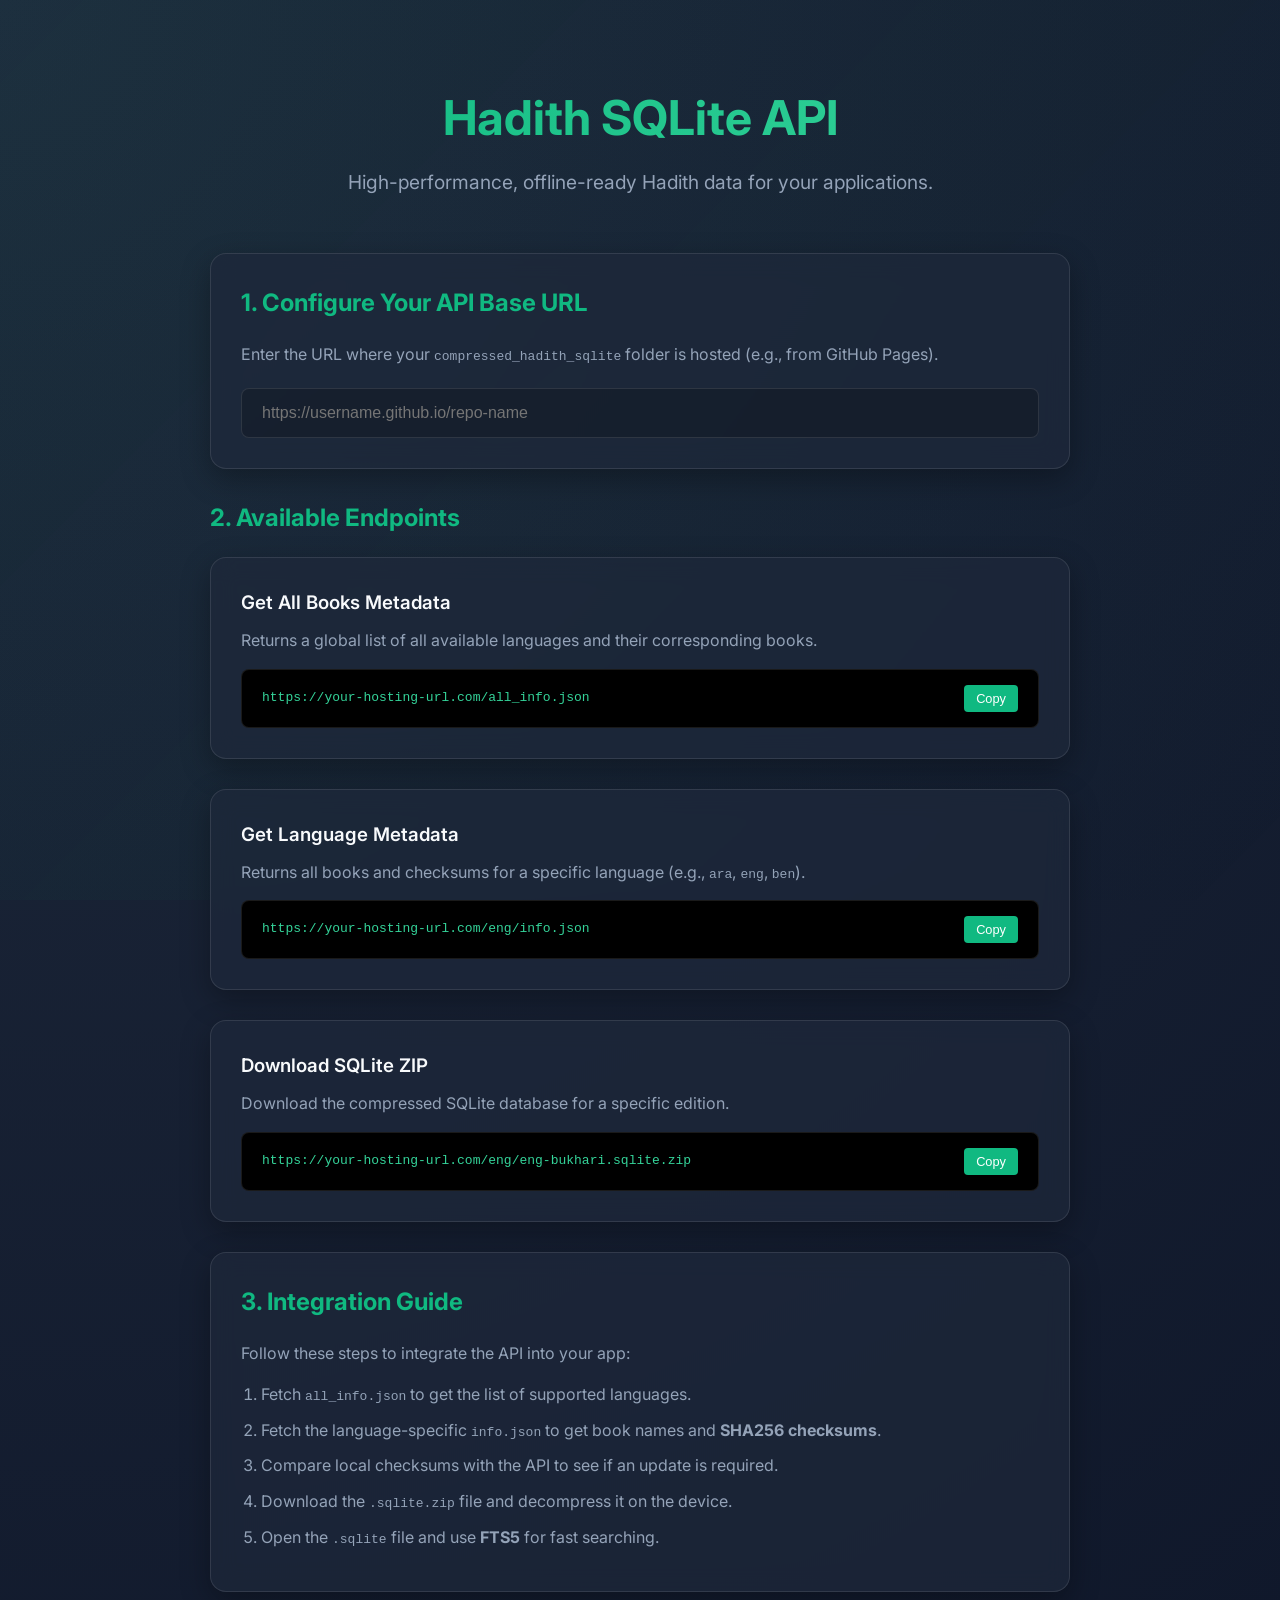
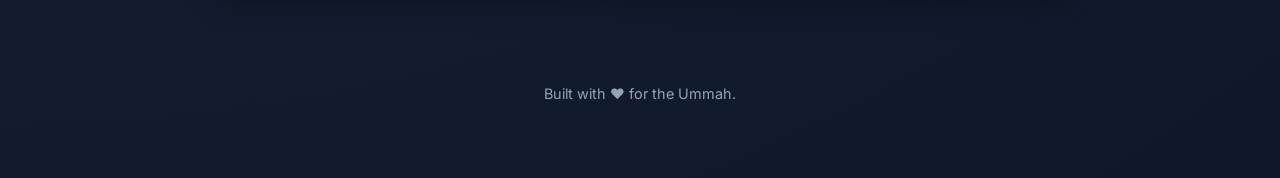
==== index.html @ 1853be05 "feat: instructions added" ====
<!DOCTYPE html>
<html lang="en">
<head>
    <meta charset="UTF-8">
    <meta name="viewport" content="width=device-width, initial-scale=1.0">
    <title>Hadith SQLite API - Documentation</title>
    <link rel="preconnect" href="https://fonts.googleapis.com">
    <link rel="preconnect" href="https://fonts.gstatic.com" crossorigin>
    <link href="https://fonts.googleapis.com/css2?family=Inter:wght@300;400;600;700&display=swap" rel="stylesheet">
    <link rel="stylesheet" href="style.css">
</head>
<body class="dark-theme">
    <div class="glass-bg"></div>
    
    <header>
        <div class="container">
            <h1>Hadith SQLite API</h1>
            <p>High-performance, offline-ready Hadith data for your applications.</p>
        </div>
    </header>

    <main class="container">
        <section class="url-config card">
            <h2>1. Configure Your API Base URL</h2>
            <p>Enter the URL where your <code>compressed_hadith_sqlite</code> folder is hosted (e.g., from GitHub Pages).</p>
            <div class="input-group">
                <input type="text" id="baseUrl" placeholder="https://username.github.io/repo-name" autocomplete="off">
            </div>
        </section>

        <section class="endpoints">
            <h2>2. Available Endpoints</h2>
            
            <div class="card endpoint">
                <h3>Get All Books Metadata</h3>
                <p>Returns a global list of all available languages and their corresponding books.</p>
                <div class="code-block">
                    <code id="allInfoLink">Loading...</code>
                    <button class="copy-btn" onclick="copyText('allInfoLink')">Copy</button>
                </div>
            </div>

            <div class="card endpoint">
                <h3>Get Language Metadata</h3>
                <p>Returns all books and checksums for a specific language (e.g., <code>ara</code>, <code>eng</code>, <code>ben</code>).</p>
                <div class="code-block">
                    <code id="langInfoLink">Loading...</code>
                    <button class="copy-btn" onclick="copyText('langInfoLink')">Copy</button>
                </div>
            </div>

            <div class="card endpoint">
                <h3>Download SQLite ZIP</h3>
                <p>Download the compressed SQLite database for a specific edition.</p>
                <div class="code-block">
                    <code id="downloadLink">Loading...</code>
                    <button class="copy-btn" onclick="copyText('downloadLink')">Copy</button>
                </div>
            </div>
        </section>

        <section class="integration card">
            <h2>3. Integration Guide</h2>
            <p>Follow these steps to integrate the API into your app:</p>
            <ol>
                <li>Fetch <code>all_info.json</code> to get the list of supported languages.</li>
                <li>Fetch the language-specific <code>info.json</code> to get book names and <strong>SHA256 checksums</strong>.</li>
                <li>Compare local checksums with the API to see if an update is required.</li>
                <li>Download the <code>.sqlite.zip</code> file and decompress it on the device.</li>
                <li>Open the <code>.sqlite</code> file and use <strong>FTS5</strong> for fast searching.</li>
            </ol>
        </section>
    </main>

    <footer>
        <p>Built with ❤️ for the Ummah.</p>
    </footer>

    <script src="script.js"></script>
</body>
</html>
---- style.css ----
:root {
    --primary: #10b981;
    --primary-hover: #059669;
    --bg: #0f172a;
    --card-bg: rgba(30, 41, 59, 0.7);
    --text: #f8fafc;
    --text-dim: #94a3b8;
    --glass: rgba(255, 255, 255, 0.03);
    --border: rgba(255, 255, 255, 0.1);
}

* {
    box-sizing: border-box;
    margin: 0;
    padding: 0;
}

body {
    font-family: 'Inter', sans-serif;
    background-color: var(--bg);
    color: var(--text);
    line-height: 1.6;
    overflow-x: hidden;
}

.dark-theme {
    background: radial-gradient(circle at top left, #1e293b, #0f172a);
    min-height: 100vh;
}

.glass-bg {
    position: fixed;
    top: 0;
    left: 0;
    width: 100%;
    height: 100%;
    background: linear-gradient(135deg, rgba(16, 185, 129, 0.05) 0%, transparent 100%);
    pointer-events: none;
    z-index: -1;
}

.container {
    max-width: 900px;
    margin: 0 auto;
    padding: 0 20px;
}

header {
    padding: 80px 0 40px;
    text-align: center;
}

header h1 {
    font-size: 3rem;
    font-weight: 700;
    margin-bottom: 10px;
    background: linear-gradient(to right, #10b981, #34d399);
    -webkit-background-clip: text;
    -webkit-text-fill-color: transparent;
}

header p {
    color: var(--text-dim);
    font-size: 1.2rem;
}

.card {
    background: var(--card-bg);
    border: 1px solid var(--border);
    border-radius: 16px;
    padding: 30px;
    margin-bottom: 30px;
    backdrop-filter: blur(12px);
    box-shadow: 0 10px 30px rgba(0, 0, 0, 0.3);
}

h2 {
    font-size: 1.5rem;
    margin-bottom: 20px;
    color: var(--primary);
}

h3 {
    margin-bottom: 10px;
    font-weight: 600;
}

p {
    margin-bottom: 15px;
    color: var(--text-dim);
}

.input-group {
    position: relative;
    margin-top: 20px;
}

input[type="text"] {
    width: 100%;
    background: rgba(0, 0, 0, 0.2);
    border: 1px solid var(--border);
    padding: 15px 20px;
    border-radius: 8px;
    color: white;
    font-size: 1rem;
    outline: none;
    transition: border-color 0.3s;
}

input[type="text"]:focus {
    border-color: var(--primary);
}

.endpoint {
    margin-top: 20px;
}

.code-block {
    background: #000;
    padding: 15px 20px;
    border-radius: 8px;
    display: flex;
    justify-content: space-between;
    align-items: center;
    border: 1px solid var(--border);
    font-family: 'Courier New', Courier, monospace;
    overflow-x: auto;
}

.code-block code {
    color: #34d399;
    white-space: nowrap;
}

.copy-btn {
    background: var(--primary);
    border: none;
    color: white;
    padding: 6px 12px;
    border-radius: 4px;
    cursor: pointer;
    font-size: 0.8rem;
    margin-left: 15px;
    transition: background 0.3s;
}

.copy-btn:hover {
    background: var(--primary-hover);
}

.integration ol {
    padding-left: 20px;
    color: var(--text-dim);
}

.integration li {
    margin-bottom: 10px;
}

footer {
    text-align: center;
    padding: 60px 0;
    color: var(--text-dim);
    font-size: 0.9rem;
}

@media (max-width: 600px) {
    header h1 {
        font-size: 2rem;
    }
}
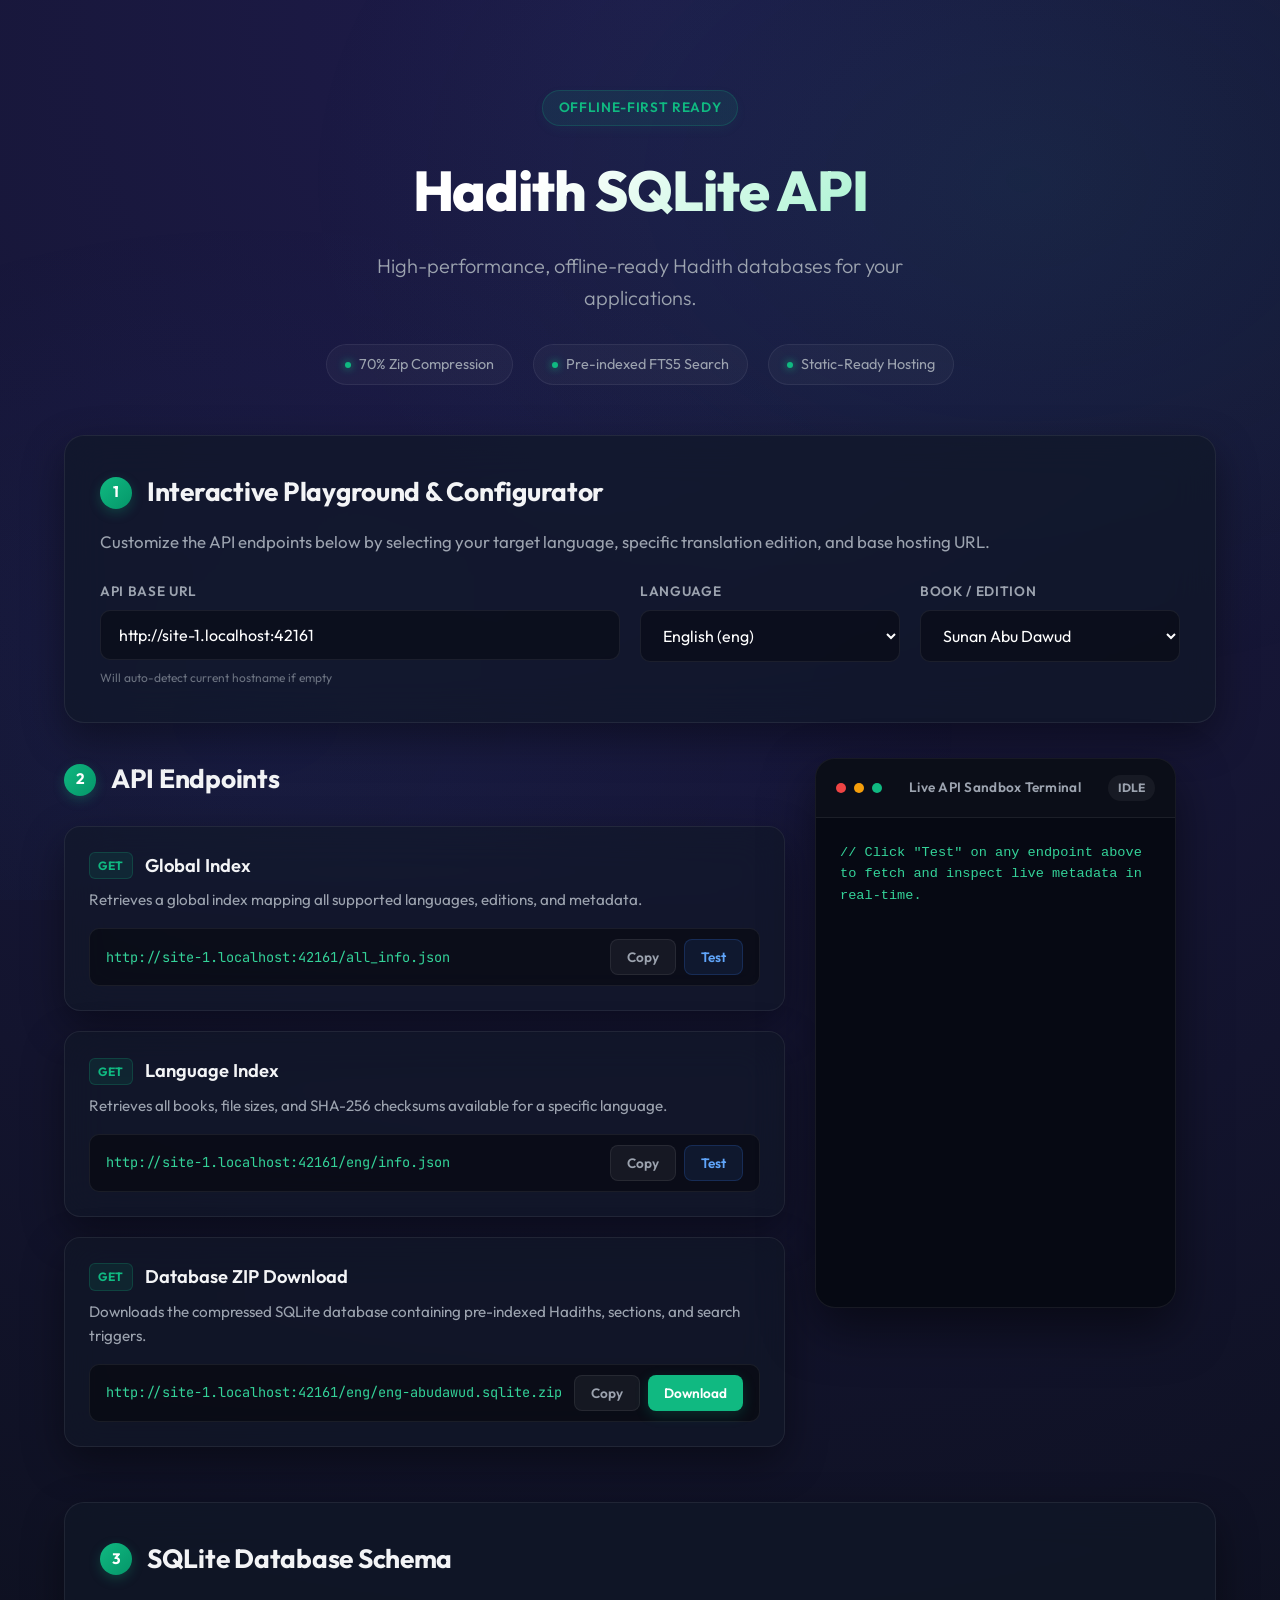
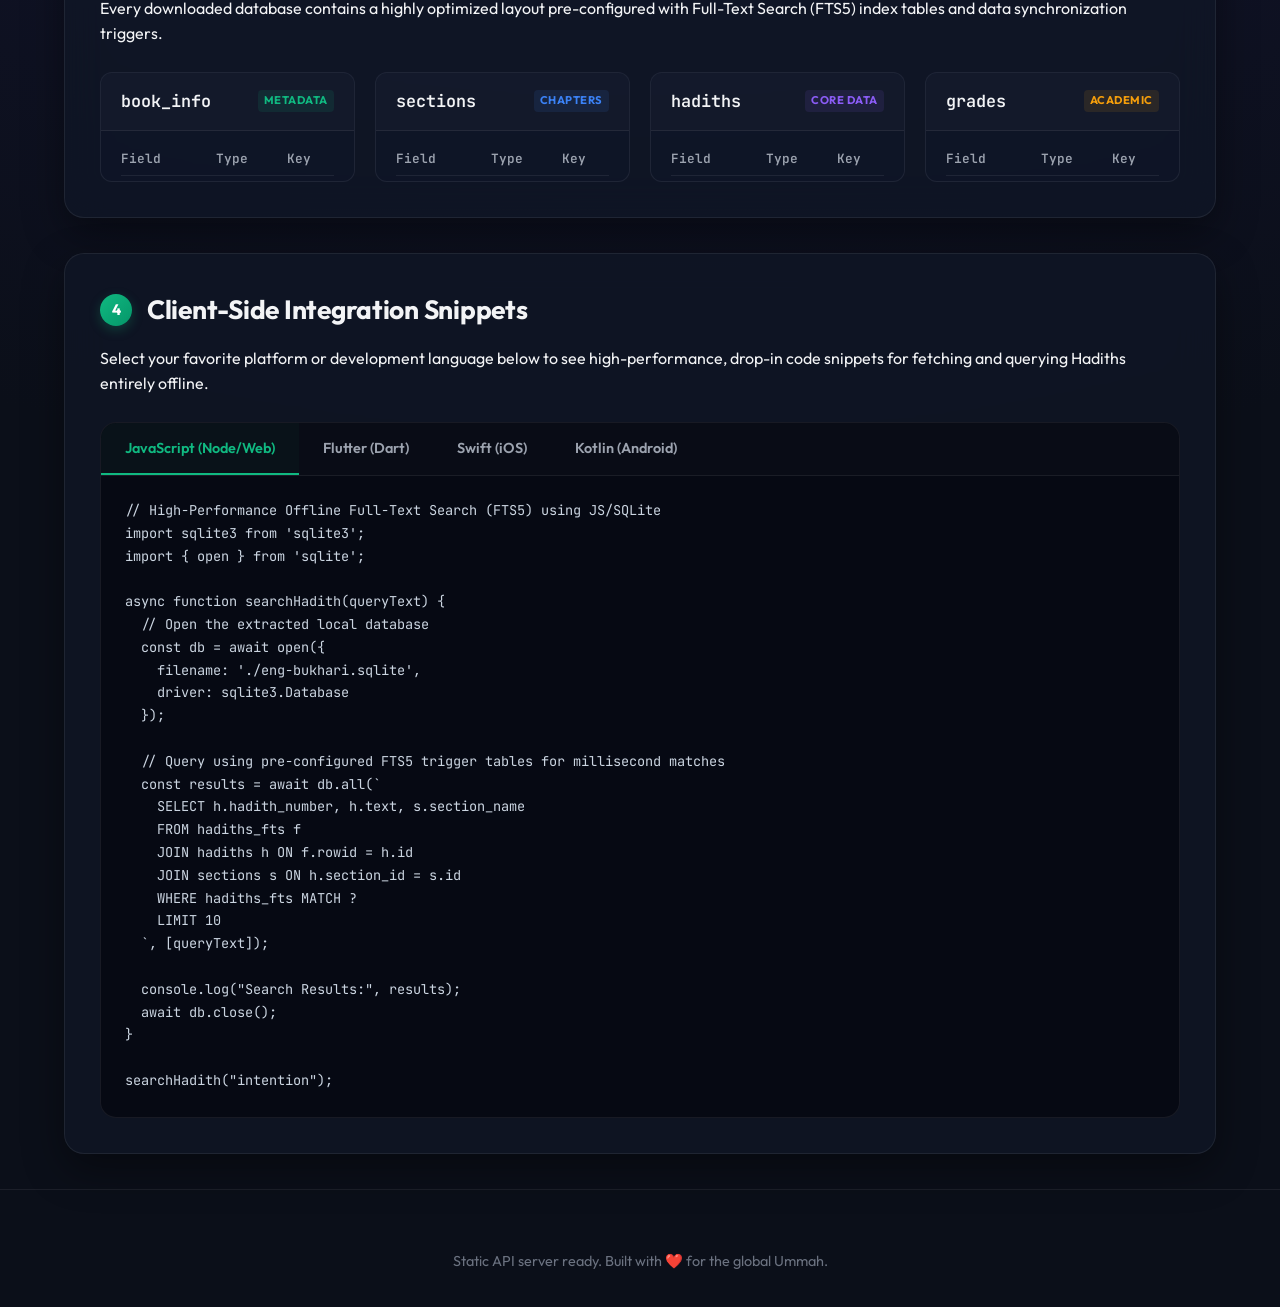
==== commit 38eec476: "docs: add README.md and re-engineer developer documentation with interactive sandbox configurator, e" ====
--- a/index.html
+++ b/index.html
@@ -3,77 +3,442 @@
 <head>
     <meta charset="UTF-8">
     <meta name="viewport" content="width=device-width, initial-scale=1.0">
-    <title>Hadith SQLite API - Documentation</title>
+    <title>Hadith SQLite API - Interactive Documentation</title>
+    <meta name="description" content="High-performance, offline-ready, statically-hosted Hadith API with compressed SQLite and FTS5 databases.">
     <link rel="preconnect" href="https://fonts.googleapis.com">
     <link rel="preconnect" href="https://fonts.gstatic.com" crossorigin>
-    <link href="https://fonts.googleapis.com/css2?family=Inter:wght@300;400;600;700&display=swap" rel="stylesheet">
+    <link href="https://fonts.googleapis.com/css2?family=Outfit:wght@300;400;500;600;700&family=JetBrains+Mono:wght@400;500&display=swap" rel="stylesheet">
     <link rel="stylesheet" href="style.css">
 </head>
 <body class="dark-theme">
     <div class="glass-bg"></div>
     
     <header>
-        <div class="container">
+        <div class="container header-container">
+            <div class="badge">Offline-First Ready</div>
             <h1>Hadith SQLite API</h1>
-            <p>High-performance, offline-ready Hadith data for your applications.</p>
+            <p class="subtitle">High-performance, offline-ready Hadith databases for your applications.</p>
+            
+            <div class="features-grid">
+                <div class="feature-tag">
+                    <span class="dot"></span> 70% Zip Compression
+                </div>
+                <div class="feature-tag">
+                    <span class="dot"></span> Pre-indexed FTS5 Search
+                </div>
+                <div class="feature-tag">
+                    <span class="dot"></span> Static-Ready Hosting
+                </div>
+            </div>
         </div>
     </header>
 
     <main class="container">
-        <section class="url-config card">
-            <h2>1. Configure Your API Base URL</h2>
-            <p>Enter the URL where your <code>compressed_hadith_sqlite</code> folder is hosted (e.g., from GitHub Pages).</p>
-            <div class="input-group">
-                <input type="text" id="baseUrl" placeholder="https://username.github.io/repo-name" autocomplete="off">
+        <!-- 1. Interactive Configurator -->
+        <section class="card config-section" id="configurator">
+            <div class="card-header">
+                <div class="step-num">1</div>
+                <h2>Interactive Playground & Configurator</h2>
+            </div>
+            <p>Customize the API endpoints below by selecting your target language, specific translation edition, and base hosting URL.</p>
+            
+            <div class="grid-3-col">
+                <div class="form-group">
+                    <label for="baseUrl">API Base URL</label>
+                    <input type="text" id="baseUrl" placeholder="https://username.github.io/repo" autocomplete="off">
+                    <span class="input-hint">Will auto-detect current hostname if empty</span>
+                </div>
+                <div class="form-group">
+                    <label for="langSelect">Language</label>
+                    <select id="langSelect">
+                        <option value="eng">English (eng)</option>
+                    </select>
+                </div>
+                <div class="form-group">
+                    <label for="bookSelect">Book / Edition</label>
+                    <select id="bookSelect">
+                        <option value="eng-bukhari">Sahih al Bukhari</option>
+                    </select>
+                </div>
             </div>
         </section>
 
-        <section class="endpoints">
-            <h2>2. Available Endpoints</h2>
+        <!-- 2. Endpoints & Explorer -->
+        <section class="endpoints-explorer">
+            <div class="endpoints-left">
+                <div class="section-title-wrap">
+                    <div class="step-num">2</div>
+                    <h2>API Endpoints</h2>
+                </div>
+                
+                <!-- Endpoint 1 -->
+                <div class="card endpoint-card">
+                    <div class="endpoint-header">
+                        <span class="method get">GET</span>
+                        <h3>Global Index</h3>
+                    </div>
+                    <p class="endpoint-desc">Retrieves a global index mapping all supported languages, editions, and metadata.</p>
+                    <div class="url-bar">
+                        <code id="allInfoLink">Loading...</code>
+                        <div class="btn-group">
+                            <button class="copy-btn icon-btn" onclick="copyText('allInfoLink')" title="Copy URL">Copy</button>
+                            <button class="action-btn test-btn" onclick="testEndpoint('allInfoLink')">Test</button>
+                        </div>
+                    </div>
+                </div>
+
+                <!-- Endpoint 2 -->
+                <div class="card endpoint-card">
+                    <div class="endpoint-header">
+                        <span class="method get">GET</span>
+                        <h3>Language Index</h3>
+                    </div>
+                    <p class="endpoint-desc">Retrieves all books, file sizes, and SHA-256 checksums available for a specific language.</p>
+                    <div class="url-bar">
+                        <code id="langInfoLink">Loading...</code>
+                        <div class="btn-group">
+                            <button class="copy-btn icon-btn" onclick="copyText('langInfoLink')" title="Copy URL">Copy</button>
+                            <button class="action-btn test-btn" onclick="testEndpoint('langInfoLink')">Test</button>
+                        </div>
+                    </div>
+                </div>
+
+                <!-- Endpoint 3 -->
+                <div class="card endpoint-card">
+                    <div class="endpoint-header">
+                        <span class="method get">GET</span>
+                        <h3>Database ZIP Download</h3>
+                    </div>
+                    <p class="endpoint-desc">Downloads the compressed SQLite database containing pre-indexed Hadiths, sections, and search triggers.</p>
+                    <div class="url-bar">
+                        <code id="downloadLink">Loading...</code>
+                        <div class="btn-group">
+                            <button class="copy-btn icon-btn" onclick="copyText('downloadLink')" title="Copy URL">Copy</button>
+                            <button class="action-btn download-btn" onclick="downloadDatabase()">Download</button>
+                        </div>
+                    </div>
+                </div>
+            </div>
+
+            <!-- Live Explorer Terminal -->
+            <div class="explorer-right">
+                <div class="console-card">
+                    <div class="console-header">
+                        <div class="console-dots">
+                            <span class="dot-red"></span>
+                            <span class="dot-yellow"></span>
+                            <span class="dot-green"></span>
+                        </div>
+                        <span class="console-title">Live API Sandbox Terminal</span>
+                        <span class="console-status" id="consoleStatus">Idle</span>
+                    </div>
+                    <div class="console-body">
+                        <div class="console-meta" id="consoleMeta" style="display: none;">
+                            <span class="meta-item">Status: <strong class="text-green" id="metaStatus">200 OK</strong></span>
+                            <span class="meta-item">Time: <span id="metaTime">12ms</span></span>
+                            <span class="meta-item">Size: <span id="metaSize">24.5 KB</span></span>
+                        </div>
+                        <pre id="consolePre"><code class="language-json" id="consoleCode">// Click "Test" on any endpoint above to fetch and inspect live metadata in real-time.</code></pre>
+                    </div>
+                </div>
+            </div>
+        </section>
+
+        <!-- 3. Database Schema Visualizer -->
+        <section class="card schema-section">
+            <div class="card-header">
+                <div class="step-num">3</div>
+                <h2>SQLite Database Schema</h2>
+            </div>
+            <p>Every downloaded database contains a highly optimized layout pre-configured with Full-Text Search (FTS5) index tables and data synchronization triggers.</p>
             
-            <div class="card endpoint">
-                <h3>Get All Books Metadata</h3>
-                <p>Returns a global list of all available languages and their corresponding books.</p>
-                <div class="code-block">
-                    <code id="allInfoLink">Loading...</code>
-                    <button class="copy-btn" onclick="copyText('allInfoLink')">Copy</button>
-                </div>
-            </div>
-
-            <div class="card endpoint">
-                <h3>Get Language Metadata</h3>
-                <p>Returns all books and checksums for a specific language (e.g., <code>ara</code>, <code>eng</code>, <code>ben</code>).</p>
-                <div class="code-block">
-                    <code id="langInfoLink">Loading...</code>
-                    <button class="copy-btn" onclick="copyText('langInfoLink')">Copy</button>
-                </div>
-            </div>
-
-            <div class="card endpoint">
-                <h3>Download SQLite ZIP</h3>
-                <p>Download the compressed SQLite database for a specific edition.</p>
-                <div class="code-block">
-                    <code id="downloadLink">Loading...</code>
-                    <button class="copy-btn" onclick="copyText('downloadLink')">Copy</button>
+            <div class="schema-grid">
+                <!-- Table 1: book_info -->
+                <div class="schema-table-card" onclick="toggleSchemaTable('schemaBookInfo')">
+                    <div class="schema-table-header">
+                        <h4>book_info</h4>
+                        <span class="badge-mini text-green">Metadata</span>
+                    </div>
+                    <div class="schema-table-body" id="schemaBookInfo">
+                        <div class="column-row header-row">
+                            <span>Field</span>
+                            <span>Type</span>
+                            <span>Key</span>
+                        </div>
+                        <div class="column-row">
+                            <span class="col-name">id</span>
+                            <span class="col-type">INTEGER</span>
+                            <span class="col-key">PK</span>
+                        </div>
+                        <div class="column-row">
+                            <span class="col-name">book_name</span>
+                            <span class="col-type">TEXT</span>
+                            <span class="col-key">-</span>
+                        </div>
+                        <div class="column-row">
+                            <span class="col-name">hadith_count</span>
+                            <span class="col-type">INTEGER</span>
+                            <span class="col-key">-</span>
+                        </div>
+                    </div>
+                </div>
+
+                <!-- Table 2: sections -->
+                <div class="schema-table-card" onclick="toggleSchemaTable('schemaSections')">
+                    <div class="schema-table-header">
+                        <h4>sections</h4>
+                        <span class="badge-mini text-blue">Chapters</span>
+                    </div>
+                    <div class="schema-table-body" id="schemaSections">
+                        <div class="column-row header-row">
+                            <span>Field</span>
+                            <span>Type</span>
+                            <span>Key</span>
+                        </div>
+                        <div class="column-row">
+                            <span class="col-name">id</span>
+                            <span class="col-type">INTEGER</span>
+                            <span class="col-key">PK</span>
+                        </div>
+                        <div class="column-row">
+                            <span class="col-name">section_name</span>
+                            <span class="col-type">TEXT</span>
+                            <span class="col-key">-</span>
+                        </div>
+                        <div class="column-row">
+                            <span class="col-name">start_hadith_number</span>
+                            <span class="col-type">INTEGER</span>
+                            <span class="col-key">-</span>
+                        </div>
+                        <div class="column-row">
+                            <span class="col-name">end_hadith_number</span>
+                            <span class="col-type">INTEGER</span>
+                            <span class="col-key">-</span>
+                        </div>
+                        <div class="column-row">
+                            <span class="col-name">hadith_count</span>
+                            <span class="col-type">INTEGER</span>
+                            <span class="col-key">-</span>
+                        </div>
+                    </div>
+                </div>
+
+                <!-- Table 3: hadiths -->
+                <div class="schema-table-card" onclick="toggleSchemaTable('schemaHadiths')">
+                    <div class="schema-table-header">
+                        <h4>hadiths</h4>
+                        <span class="badge-mini text-purple">Core Data</span>
+                    </div>
+                    <div class="schema-table-body" id="schemaHadiths">
+                        <div class="column-row header-row">
+                            <span>Field</span>
+                            <span>Type</span>
+                            <span>Key</span>
+                        </div>
+                        <div class="column-row">
+                            <span class="col-name">id</span>
+                            <span class="col-type">INTEGER</span>
+                            <span class="col-key">PK</span>
+                        </div>
+                        <div class="column-row">
+                            <span class="col-name">hadith_number</span>
+                            <span class="col-type">INTEGER</span>
+                            <span class="col-key">-</span>
+                        </div>
+                        <div class="column-row">
+                            <span class="col-name">text</span>
+                            <span class="col-type">TEXT</span>
+                            <span class="col-key">Indexed</span>
+                        </div>
+                        <div class="column-row">
+                            <span class="col-name">section_id</span>
+                            <span class="col-type">INTEGER</span>
+                            <span class="col-key">FK</span>
+                        </div>
+                        <div class="column-row">
+                            <span class="col-name">book_id</span>
+                            <span class="col-type">INTEGER</span>
+                            <span class="col-key">FK</span>
+                        </div>
+                    </div>
+                </div>
+
+                <!-- Table 4: grades -->
+                <div class="schema-table-card" onclick="toggleSchemaTable('schemaGrades')">
+                    <div class="schema-table-header">
+                        <h4>grades</h4>
+                        <span class="badge-mini text-yellow">Academic</span>
+                    </div>
+                    <div class="schema-table-body" id="schemaGrades">
+                        <div class="column-row header-row">
+                            <span>Field</span>
+                            <span>Type</span>
+                            <span>Key</span>
+                        </div>
+                        <div class="column-row">
+                            <span class="col-name">id</span>
+                            <span class="col-type">INTEGER</span>
+                            <span class="col-key">PK</span>
+                        </div>
+                        <div class="column-row">
+                            <span class="col-name">hadith_id</span>
+                            <span class="col-type">INTEGER</span>
+                            <span class="col-key">FK</span>
+                        </div>
+                        <div class="column-row">
+                            <span class="col-name">scholar_name</span>
+                            <span class="col-type">TEXT</span>
+                            <span class="col-key">-</span>
+                        </div>
+                        <div class="column-row">
+                            <span class="col-name">grade</span>
+                            <span class="col-type">TEXT</span>
+                            <span class="col-key">-</span>
+                        </div>
+                    </div>
                 </div>
             </div>
         </section>
 
-        <section class="integration card">
-            <h2>3. Integration Guide</h2>
-            <p>Follow these steps to integrate the API into your app:</p>
-            <ol>
-                <li>Fetch <code>all_info.json</code> to get the list of supported languages.</li>
-                <li>Fetch the language-specific <code>info.json</code> to get book names and <strong>SHA256 checksums</strong>.</li>
-                <li>Compare local checksums with the API to see if an update is required.</li>
-                <li>Download the <code>.sqlite.zip</code> file and decompress it on the device.</li>
-                <li>Open the <code>.sqlite</code> file and use <strong>FTS5</strong> for fast searching.</li>
-            </ol>
+        <!-- 4. Multi-Tab Integration Snippets -->
+        <section class="card integration-section">
+            <div class="card-header">
+                <div class="step-num">4</div>
+                <h2>Client-Side Integration Snippets</h2>
+            </div>
+            <p>Select your favorite platform or development language below to see high-performance, drop-in code snippets for fetching and querying Hadiths entirely offline.</p>
+            
+            <div class="tab-container">
+                <div class="tab-buttons">
+                    <button class="tab-btn active" onclick="switchTab('js-tab')">JavaScript (Node/Web)</button>
+                    <button class="tab-btn" onclick="switchTab('flutter-tab')">Flutter (Dart)</button>
+                    <button class="tab-btn" onclick="switchTab('swift-tab')">Swift (iOS)</button>
+                    <button class="tab-btn" onclick="switchTab('kotlin-tab')">Kotlin (Android)</button>
+                </div>
+                
+                <div class="tab-content active" id="js-tab">
+                    <pre><code class="language-js">// High-Performance Offline Full-Text Search (FTS5) using JS/SQLite
+import sqlite3 from 'sqlite3';
+import { open } from 'sqlite';
+
+async function searchHadith(queryText) {
+  // Open the extracted local database
+  const db = await open({
+    filename: './eng-bukhari.sqlite',
+    driver: sqlite3.Database
+  });
+
+  // Query using pre-configured FTS5 trigger tables for millisecond matches
+  const results = await db.all(`
+    SELECT h.hadith_number, h.text, s.section_name 
+    FROM hadiths_fts f
+    JOIN hadiths h ON f.rowid = h.id
+    JOIN sections s ON h.section_id = s.id
+    WHERE hadiths_fts MATCH ? 
+    LIMIT 10
+  `, [queryText]);
+
+  console.log("Search Results:", results);
+  await db.close();
+}
+
+searchHadith("intention");</code></pre>
+                </div>
+
+                <div class="tab-content" id="flutter-tab">
+                    <pre><code class="language-dart">// High-Performance SQLite FTS5 Query in Flutter (sqflite)
+import 'package:sqflite/sqflite.dart';
+import 'package:path/path.dart';
+
+Future<List<Map<String, dynamic>>> searchHadithOffline(String queryText) async {
+  final dbPath = await getDatabasesPath();
+  final path = join(dbPath, "eng-bukhari.sqlite");
+  final Database db = await openDatabase(path, readOnly: true);
+
+  // Perform highly optimized FTS5 query
+  final List<Map<String, dynamic>> results = await db.rawQuery('''
+    SELECT h.hadith_number, h.text, s.section_name
+    FROM hadiths_fts f
+    JOIN hadiths h ON f.rowid = h.id
+    JOIN sections s ON h.section_id = s.id
+    WHERE hadiths_fts MATCH ?
+    LIMIT 20
+  ''', [queryText]);
+
+  return results;
+}</code></pre>
+                </div>
+
+                <div class="tab-content" id="swift-tab">
+                    <pre><code class="language-swift">// High-Performance SQLite FTS5 Query in iOS (Swift with SQLite.swift)
+import SQLite
+import Foundation
+
+func searchHadiths(matching query: String) throws -> [[String: Any]] {
+    let path = NSSearchPathForDirectoriesInDomains(.documentDirectory, .userDomainMask, true).first!
+    let db = try Connection("\(path)/eng-bukhari.sqlite", readonly: true)
+    
+    let sqlQuery = """
+        SELECT h.hadith_number, h.text, s.section_name
+        FROM hadiths_fts f
+        JOIN hadiths h ON f.rowid = h.id
+        JOIN sections s ON h.section_id = s.id
+        WHERE hadiths_fts MATCH ?
+        LIMIT 20
+    """
+    
+    var results: [[String: Any]] = []
+    for row in try db.prepare(sqlQuery, [query]) {
+        results.append([
+            "hadith_number": row[0] as! Int64,
+            "text": row[1] as! String,
+            "section_name": row[2] as! String
+        ])
+    }
+    return results;
+}</code></pre>
+                </div>
+
+                <div class="tab-content" id="kotlin-tab">
+                    <pre><code class="language-kotlin">// SQLite FTS5 Search on Android (Kotlin/Room or SQLiteDatabase API)
+import android.database.sqlite.SQLiteDatabase
+
+fun searchHadithOffline(dbPath: String, searchQuery: String): List<HadithResult> {
+    val db = SQLiteDatabase.openDatabase(dbPath, null, SQLiteDatabase.OPEN_READONLY)
+    val results = mutableListOf<HadithResult>()
+    
+    val cursor = db.rawQuery(
+        """
+        SELECT h.hadith_number, h.text, s.section_name
+        FROM hadiths_fts f
+        JOIN hadiths h ON f.rowid = h.id
+        JOIN sections s ON h.section_id = s.id
+        WHERE hadiths_fts MATCH ?
+        LIMIT 20
+        """.trimIndent(),
+        arrayOf(searchQuery)
+    )
+    
+    while (cursor.moveToNext()) {
+        results.add(HadithResult(
+            hadithNumber = cursor.getInt(0),
+            text = cursor.getString(1),
+            sectionName = cursor.getString(2)
+        ))
+    }
+    cursor.close()
+    db.close()
+    return results
+}</code></pre>
+                </div>
+            </div>
         </section>
     </main>
 
     <footer>
-        <p>Built with ❤️ for the Ummah.</p>
+        <div class="container">
+            <p>Static API server ready. Built with ❤️ for the global Ummah.</p>
+        </div>
     </footer>
 
     <script src="script.js"></script>
--- a/style.css
+++ b/style.css
@@ -1,12 +1,19 @@
 :root {
     --primary: #10b981;
-    --primary-hover: #059669;
-    --bg: #0f172a;
-    --card-bg: rgba(30, 41, 59, 0.7);
-    --text: #f8fafc;
-    --text-dim: #94a3b8;
-    --glass: rgba(255, 255, 255, 0.03);
-    --border: rgba(255, 255, 255, 0.1);
+    --primary-glow: rgba(16, 185, 129, 0.15);
+    --primary-hover: #34d399;
+    --bg: #0b0f19;
+    --card-bg: rgba(17, 24, 39, 0.7);
+    --text: #f3f4f6;
+    --text-dim: #9ca3af;
+    --text-muted: #6b7280;
+    --border: rgba(255, 255, 255, 0.07);
+    --border-hover: rgba(16, 185, 129, 0.3);
+    --green: #10b981;
+    --blue: #3b82f6;
+    --purple: #8b5cf6;
+    --yellow: #f59e0b;
+    --red: #ef4444;
 }
 
 * {
@@ -16,7 +23,7 @@
 }
 
 body {
-    font-family: 'Inter', sans-serif;
+    font-family: 'Outfit', -apple-system, BlinkMacSystemFont, "Segoe UI", Roboto, sans-serif;
     background-color: var(--bg);
     color: var(--text);
     line-height: 1.6;
@@ -24,7 +31,7 @@
 }
 
 .dark-theme {
-    background: radial-gradient(circle at top left, #1e293b, #0f172a);
+    background: radial-gradient(circle at 50% 0%, #1e1b4b 0%, #0b0f19 70%);
     min-height: 100vh;
 }
 
@@ -34,138 +41,642 @@
     left: 0;
     width: 100%;
     height: 100%;
-    background: linear-gradient(135deg, rgba(16, 185, 129, 0.05) 0%, transparent 100%);
+    background: radial-gradient(ellipse at 80% 20%, rgba(16, 185, 129, 0.08) 0%, transparent 50%),
+                radial-gradient(ellipse at 20% 80%, rgba(59, 130, 246, 0.05) 0%, transparent 50%);
     pointer-events: none;
     z-index: -1;
 }
 
 .container {
-    max-width: 900px;
+    max-width: 1200px;
     margin: 0 auto;
-    padding: 0 20px;
-}
-
+    padding: 0 24px;
+}
+
+/* Header Section */
 header {
-    padding: 80px 0 40px;
+    padding: 90px 0 50px;
     text-align: center;
 }
 
+.header-container {
+    display: flex;
+    flex-direction: column;
+    align-items: center;
+}
+
+.badge {
+    background: rgba(16, 185, 129, 0.1);
+    border: 1px solid rgba(16, 185, 129, 0.2);
+    color: var(--primary);
+    padding: 6px 16px;
+    border-radius: 100px;
+    font-size: 0.85rem;
+    font-weight: 600;
+    letter-spacing: 0.05em;
+    text-transform: uppercase;
+    margin-bottom: 20px;
+    box-shadow: 0 4px 12px rgba(16, 185, 129, 0.05);
+}
+
 header h1 {
-    font-size: 3rem;
-    font-weight: 700;
-    margin-bottom: 10px;
-    background: linear-gradient(to right, #10b981, #34d399);
+    font-size: 3.5rem;
+    font-weight: 800;
+    letter-spacing: -0.02em;
+    margin-bottom: 15px;
+    background: linear-gradient(135deg, #ffffff 30%, #a7f3d0 100%);
     -webkit-background-clip: text;
     -webkit-text-fill-color: transparent;
 }
 
-header p {
-    color: var(--text-dim);
-    font-size: 1.2rem;
-}
-
+.subtitle {
+    color: var(--text-dim);
+    font-size: 1.25rem;
+    max-width: 600px;
+    margin-bottom: 30px;
+    font-weight: 300;
+}
+
+.features-grid {
+    display: flex;
+    gap: 20px;
+    justify-content: center;
+    flex-wrap: wrap;
+}
+
+.feature-tag {
+    background: rgba(255, 255, 255, 0.03);
+    border: 1px solid var(--border);
+    padding: 8px 18px;
+    border-radius: 50px;
+    font-size: 0.9rem;
+    color: var(--text-dim);
+    display: flex;
+    align-items: center;
+    gap: 8px;
+}
+
+.feature-tag .dot {
+    width: 6px;
+    height: 6px;
+    background: var(--primary);
+    border-radius: 50%;
+    box-shadow: 0 0 8px var(--primary);
+}
+
+/* Base Card Styling */
 .card {
     background: var(--card-bg);
     border: 1px solid var(--border);
-    border-radius: 16px;
-    padding: 30px;
-    margin-bottom: 30px;
-    backdrop-filter: blur(12px);
-    box-shadow: 0 10px 30px rgba(0, 0, 0, 0.3);
+    border-radius: 20px;
+    padding: 35px;
+    margin-bottom: 35px;
+    backdrop-filter: blur(20px);
+    box-shadow: 0 15px 40px rgba(0, 0, 0, 0.4);
+    transition: transform 0.3s ease, border-color 0.3s ease;
+}
+
+.card:hover {
+    border-color: rgba(255, 255, 255, 0.12);
+}
+
+.card-header {
+    display: flex;
+    align-items: center;
+    gap: 15px;
+    margin-bottom: 15px;
+}
+
+.step-num {
+    background: linear-gradient(135deg, var(--primary) 0%, #059669 100%);
+    color: white;
+    width: 32px;
+    height: 32px;
+    border-radius: 50%;
+    display: flex;
+    align-items: center;
+    justify-content: center;
+    font-weight: 700;
+    font-size: 0.95rem;
+    box-shadow: 0 4px 12px rgba(16, 185, 129, 0.25);
 }
 
 h2 {
-    font-size: 1.5rem;
-    margin-bottom: 20px;
-    color: var(--primary);
-}
-
-h3 {
-    margin-bottom: 10px;
-    font-weight: 600;
-}
-
-p {
-    margin-bottom: 15px;
-    color: var(--text-dim);
-}
-
-.input-group {
-    position: relative;
-    margin-top: 20px;
-}
-
-input[type="text"] {
-    width: 100%;
-    background: rgba(0, 0, 0, 0.2);
-    border: 1px solid var(--border);
-    padding: 15px 20px;
-    border-radius: 8px;
+    font-size: 1.65rem;
+    font-weight: 700;
+    letter-spacing: -0.01em;
+}
+
+/* Configurator Layout */
+.config-section p {
+    color: var(--text-dim);
+    margin-bottom: 25px;
+    font-size: 1.05rem;
+}
+
+.grid-3-col {
+    display: grid;
+    grid-template-columns: 2fr 1fr 1fr;
+    gap: 20px;
+}
+
+@media (max-width: 768px) {
+    .grid-3-col {
+        grid-template-columns: 1fr;
+    }
+}
+
+.form-group {
+    display: flex;
+    flex-direction: column;
+    gap: 8px;
+}
+
+.form-group label {
+    font-size: 0.85rem;
+    font-weight: 600;
+    text-transform: uppercase;
+    letter-spacing: 0.05em;
+    color: var(--text-dim);
+}
+
+input[type="text"], select {
+    background: rgba(0, 0, 0, 0.35);
+    border: 1px solid var(--border);
+    padding: 14px 18px;
+    border-radius: 10px;
     color: white;
     font-size: 1rem;
     outline: none;
-    transition: border-color 0.3s;
-}
-
-input[type="text"]:focus {
+    transition: all 0.3s ease;
+    font-family: inherit;
+    width: 100%;
+}
+
+input[type="text"]:focus, select:focus {
     border-color: var(--primary);
-}
-
-.endpoint {
-    margin-top: 20px;
-}
-
-.code-block {
-    background: #000;
+    box-shadow: 0 0 0 3px var(--primary-glow);
+    background: rgba(0, 0, 0, 0.5);
+}
+
+select option {
+    background-color: #0f172a;
+    color: white;
+}
+
+.input-hint {
+    font-size: 0.75rem;
+    color: var(--text-muted);
+}
+
+/* Endpoints & Explorer Layout */
+.endpoints-explorer {
+    display: grid;
+    grid-template-columns: 1.1fr 0.9fr;
+    gap: 30px;
+    margin-bottom: 35px;
+    align-items: start;
+}
+
+@media (max-width: 992px) {
+    .endpoints-explorer {
+        grid-template-columns: 1fr;
+    }
+}
+
+.section-title-wrap {
+    display: flex;
+    align-items: center;
+    gap: 15px;
+    margin-bottom: 25px;
+}
+
+/* Endpoint Cards */
+.endpoint-card {
+    background: rgba(17, 24, 39, 0.6);
+    border: 1px solid var(--border);
+    padding: 24px;
+    border-radius: 16px;
+    margin-bottom: 20px;
+    transition: all 0.3s ease;
+}
+
+.endpoint-card:hover {
+    border-color: var(--border-hover);
+    transform: translateY(-2px);
+    box-shadow: 0 8px 30px rgba(16, 185, 129, 0.03);
+}
+
+.endpoint-header {
+    display: flex;
+    align-items: center;
+    gap: 12px;
+    margin-bottom: 8px;
+}
+
+.endpoint-header h3 {
+    font-size: 1.15rem;
+    font-weight: 600;
+}
+
+.method {
+    font-size: 0.75rem;
+    font-weight: 700;
+    padding: 3px 8px;
+    border-radius: 6px;
+    letter-spacing: 0.05em;
+}
+
+.method.get {
+    background: rgba(16, 185, 129, 0.1);
+    color: var(--green);
+    border: 1px solid rgba(16, 185, 129, 0.2);
+}
+
+.endpoint-desc {
+    color: var(--text-dim);
+    font-size: 0.95rem;
+    margin-bottom: 16px;
+}
+
+.url-bar {
+    background: rgba(0, 0, 0, 0.4);
+    border: 1px solid var(--border);
+    border-radius: 10px;
+    padding: 10px 16px;
+    display: flex;
+    justify-content: space-between;
+    align-items: center;
+    gap: 12px;
+}
+
+.url-bar code {
+    font-family: 'JetBrains Mono', Courier, monospace;
+    font-size: 0.85rem;
+    color: #34d399;
+    overflow-x: auto;
+    white-space: nowrap;
+    user-select: all;
+    flex-grow: 1;
+}
+
+.btn-group {
+    display: flex;
+    gap: 8px;
+    flex-shrink: 0;
+}
+
+/* Buttons */
+.action-btn, .copy-btn {
+    font-family: inherit;
+    border: none;
+    padding: 8px 16px;
+    border-radius: 8px;
+    font-size: 0.85rem;
+    font-weight: 600;
+    cursor: pointer;
+    transition: all 0.2s ease;
+}
+
+.copy-btn {
+    background: rgba(255, 255, 255, 0.05);
+    color: var(--text-dim);
+    border: 1px solid var(--border);
+}
+
+.copy-btn:hover {
+    background: rgba(255, 255, 255, 0.1);
+    color: white;
+}
+
+.copy-btn.copied {
+    background: rgba(16, 185, 129, 0.15);
+    color: var(--green);
+    border-color: rgba(16, 185, 129, 0.3);
+}
+
+.test-btn {
+    background: rgba(59, 130, 246, 0.1);
+    color: #60a5fa;
+    border: 1px solid rgba(59, 130, 246, 0.2);
+}
+
+.test-btn:hover {
+    background: rgba(59, 130, 246, 0.2);
+    color: white;
+}
+
+.download-btn {
+    background: var(--primary);
+    color: white;
+    box-shadow: 0 4px 14px rgba(16, 185, 129, 0.2);
+}
+
+.download-btn:hover {
+    background: var(--primary-hover);
+    transform: translateY(-1px);
+}
+
+/* Console Panel styling */
+.console-card {
+    background: #060913;
+    border: 1px solid var(--border);
+    border-radius: 20px;
+    overflow: hidden;
+    position: sticky;
+    top: 30px;
+    box-shadow: 0 20px 50px rgba(0, 0, 0, 0.5);
+    display: flex;
+    flex-direction: column;
+    height: 550px;
+}
+
+.console-header {
+    background: rgba(255, 255, 255, 0.02);
+    border-bottom: 1px solid var(--border);
+    padding: 16px 20px;
+    display: flex;
+    align-items: center;
+    justify-content: space-between;
+}
+
+.console-dots {
+    display: flex;
+    gap: 8px;
+}
+
+.console-dots span {
+    width: 10px;
+    height: 10px;
+    border-radius: 50%;
+}
+
+.dot-red { background-color: var(--red); }
+.dot-yellow { background-color: var(--yellow); }
+.dot-green { background-color: var(--green); }
+
+.console-title {
+    font-size: 0.85rem;
+    font-weight: 600;
+    color: var(--text-dim);
+    letter-spacing: 0.02em;
+}
+
+.console-status {
+    font-size: 0.75rem;
+    font-weight: 700;
+    text-transform: uppercase;
+    padding: 3px 10px;
+    border-radius: 50px;
+    background: rgba(255, 255, 255, 0.05);
+    color: var(--text-dim);
+}
+
+.console-status.fetching {
+    background: rgba(245, 158, 11, 0.1);
+    color: var(--yellow);
+}
+
+.console-status.success {
+    background: rgba(16, 185, 129, 0.1);
+    color: var(--green);
+}
+
+.console-status.failed {
+    background: rgba(239, 68, 68, 0.1);
+    color: var(--red);
+}
+
+.console-body {
+    padding: 24px;
+    overflow-y: auto;
+    font-family: 'JetBrains Mono', monospace;
+    font-size: 0.85rem;
+    flex-grow: 1;
+    display: flex;
+    flex-direction: column;
+    gap: 15px;
+}
+
+.console-meta {
+    background: rgba(255, 255, 255, 0.02);
+    border: 1px solid var(--border);
+    padding: 10px 16px;
+    border-radius: 8px;
+    display: flex;
+    gap: 20px;
+    font-size: 0.8rem;
+    color: var(--text-dim);
+}
+
+.meta-item strong.text-green {
+    color: var(--green);
+}
+
+.meta-item strong.text-red {
+    color: var(--red);
+}
+
+.console-body pre {
+    margin: 0;
+    white-space: pre-wrap;
+    word-break: break-all;
+    flex-grow: 1;
+}
+
+.console-body code {
+    color: #34d399;
+}
+
+/* Database Schema Visualizer Grid */
+.schema-grid {
+    display: grid;
+    grid-template-columns: repeat(auto-fit, minmax(240px, 1fr));
+    gap: 20px;
+    margin-top: 25px;
+}
+
+.schema-table-card {
+    background: rgba(15, 23, 42, 0.6);
+    border: 1px solid var(--border);
+    border-radius: 12px;
+    overflow: hidden;
+    cursor: pointer;
+    transition: all 0.3s ease;
+}
+
+.schema-table-card:hover {
+    border-color: rgba(255, 255, 255, 0.15);
+    transform: translateY(-2px);
+    background: rgba(15, 23, 42, 0.8);
+}
+
+.schema-table-header {
+    background: rgba(255, 255, 255, 0.02);
+    border-bottom: 1px solid var(--border);
     padding: 15px 20px;
-    border-radius: 8px;
-    display: flex;
+    display: flex;
+    align-items: center;
     justify-content: space-between;
-    align-items: center;
-    border: 1px solid var(--border);
-    font-family: 'Courier New', Courier, monospace;
+}
+
+.schema-table-header h4 {
+    font-family: 'JetBrains Mono', monospace;
+    font-size: 1.05rem;
+    font-weight: 600;
+}
+
+.badge-mini {
+    font-size: 0.7rem;
+    font-weight: 700;
+    text-transform: uppercase;
+    letter-spacing: 0.05em;
+    padding: 2px 6px;
+    border-radius: 4px;
+}
+
+.badge-mini.text-green { background: rgba(16, 185, 129, 0.1); color: var(--green); }
+.badge-mini.text-blue { background: rgba(59, 130, 246, 0.1); color: var(--blue); }
+.badge-mini.text-purple { background: rgba(139, 92, 246, 0.1); color: var(--purple); }
+.badge-mini.text-yellow { background: rgba(245, 158, 11, 0.1); color: var(--yellow); }
+
+.schema-table-body {
+    padding: 10px 20px;
+    font-family: 'JetBrains Mono', monospace;
+    font-size: 0.8rem;
+    max-height: 50px; /* Collapsed by default */
+    overflow: hidden;
+    transition: max-height 0.4s cubic-bezier(0.4, 0, 0.2, 1);
+}
+
+.schema-table-body.expanded {
+    max-height: 400px;
+}
+
+.column-row {
+    display: grid;
+    grid-template-columns: 2fr 1.5fr 1fr;
+    padding: 8px 0;
+    border-bottom: 1px solid rgba(255, 255, 255, 0.03);
+}
+
+.column-row:last-child {
+    border-bottom: none;
+}
+
+.column-row.header-row {
+    font-weight: 600;
+    color: var(--text-dim);
+    border-bottom: 1px solid var(--border);
+    padding-bottom: 6px;
+    margin-bottom: 4px;
+}
+
+.col-name {
+    color: #e2e8f0;
+}
+
+.col-type {
+    color: var(--text-dim);
+}
+
+.col-key {
+    font-size: 0.7rem;
+    color: var(--text-muted);
+    font-weight: 700;
+}
+
+.col-key:contains("PK"), .col-key {
+    color: var(--primary);
+}
+
+/* Tabs & Code Snippet styling */
+.tab-container {
+    background: #060913;
+    border: 1px solid var(--border);
+    border-radius: 16px;
+    overflow: hidden;
+    margin-top: 25px;
+}
+
+.tab-buttons {
+    display: flex;
+    background: rgba(255, 255, 255, 0.01);
+    border-bottom: 1px solid var(--border);
     overflow-x: auto;
 }
 
-.code-block code {
-    color: #34d399;
+.tab-btn {
+    background: transparent;
+    border: none;
+    border-bottom: 2px solid transparent;
+    color: var(--text-dim);
+    padding: 16px 24px;
+    font-size: 0.9rem;
+    font-weight: 600;
+    cursor: pointer;
+    transition: all 0.2s ease;
     white-space: nowrap;
-}
-
-.copy-btn {
-    background: var(--primary);
-    border: none;
+    font-family: inherit;
+}
+
+.tab-btn:hover {
     color: white;
-    padding: 6px 12px;
-    border-radius: 4px;
-    cursor: pointer;
-    font-size: 0.8rem;
-    margin-left: 15px;
-    transition: background 0.3s;
-}
-
-.copy-btn:hover {
-    background: var(--primary-hover);
-}
-
-.integration ol {
-    padding-left: 20px;
-    color: var(--text-dim);
-}
-
-.integration li {
-    margin-bottom: 10px;
-}
-
+    background: rgba(255, 255, 255, 0.02);
+}
+
+.tab-btn.active {
+    color: var(--primary);
+    border-bottom-color: var(--primary);
+    background: rgba(16, 185, 129, 0.03);
+}
+
+.tab-content {
+    display: none;
+    padding: 24px;
+    overflow-x: auto;
+}
+
+.tab-content.active {
+    display: block;
+}
+
+.tab-content pre {
+    margin: 0;
+}
+
+.tab-content code {
+    font-family: 'JetBrains Mono', Courier, monospace;
+    font-size: 0.85rem;
+    color: #cbd5e1;
+}
+
+/* Footer styling */
 footer {
     text-align: center;
     padding: 60px 0;
-    color: var(--text-dim);
+    color: var(--text-muted);
     font-size: 0.9rem;
-}
-
+    border-top: 1px solid var(--border);
+}
+
+/* Responsive Overrides */
 @media (max-width: 600px) {
     header h1 {
-        font-size: 2rem;
+        font-size: 2.3rem;
     }
-}
+    .badge {
+        font-size: 0.75rem;
+        padding: 4px 12px;
+    }
+    .card {
+        padding: 20px;
+    }
+    .url-bar {
+        flex-direction: column;
+        align-items: stretch;
+    }
+    .btn-group {
+        justify-content: flex-end;
+    }
+}
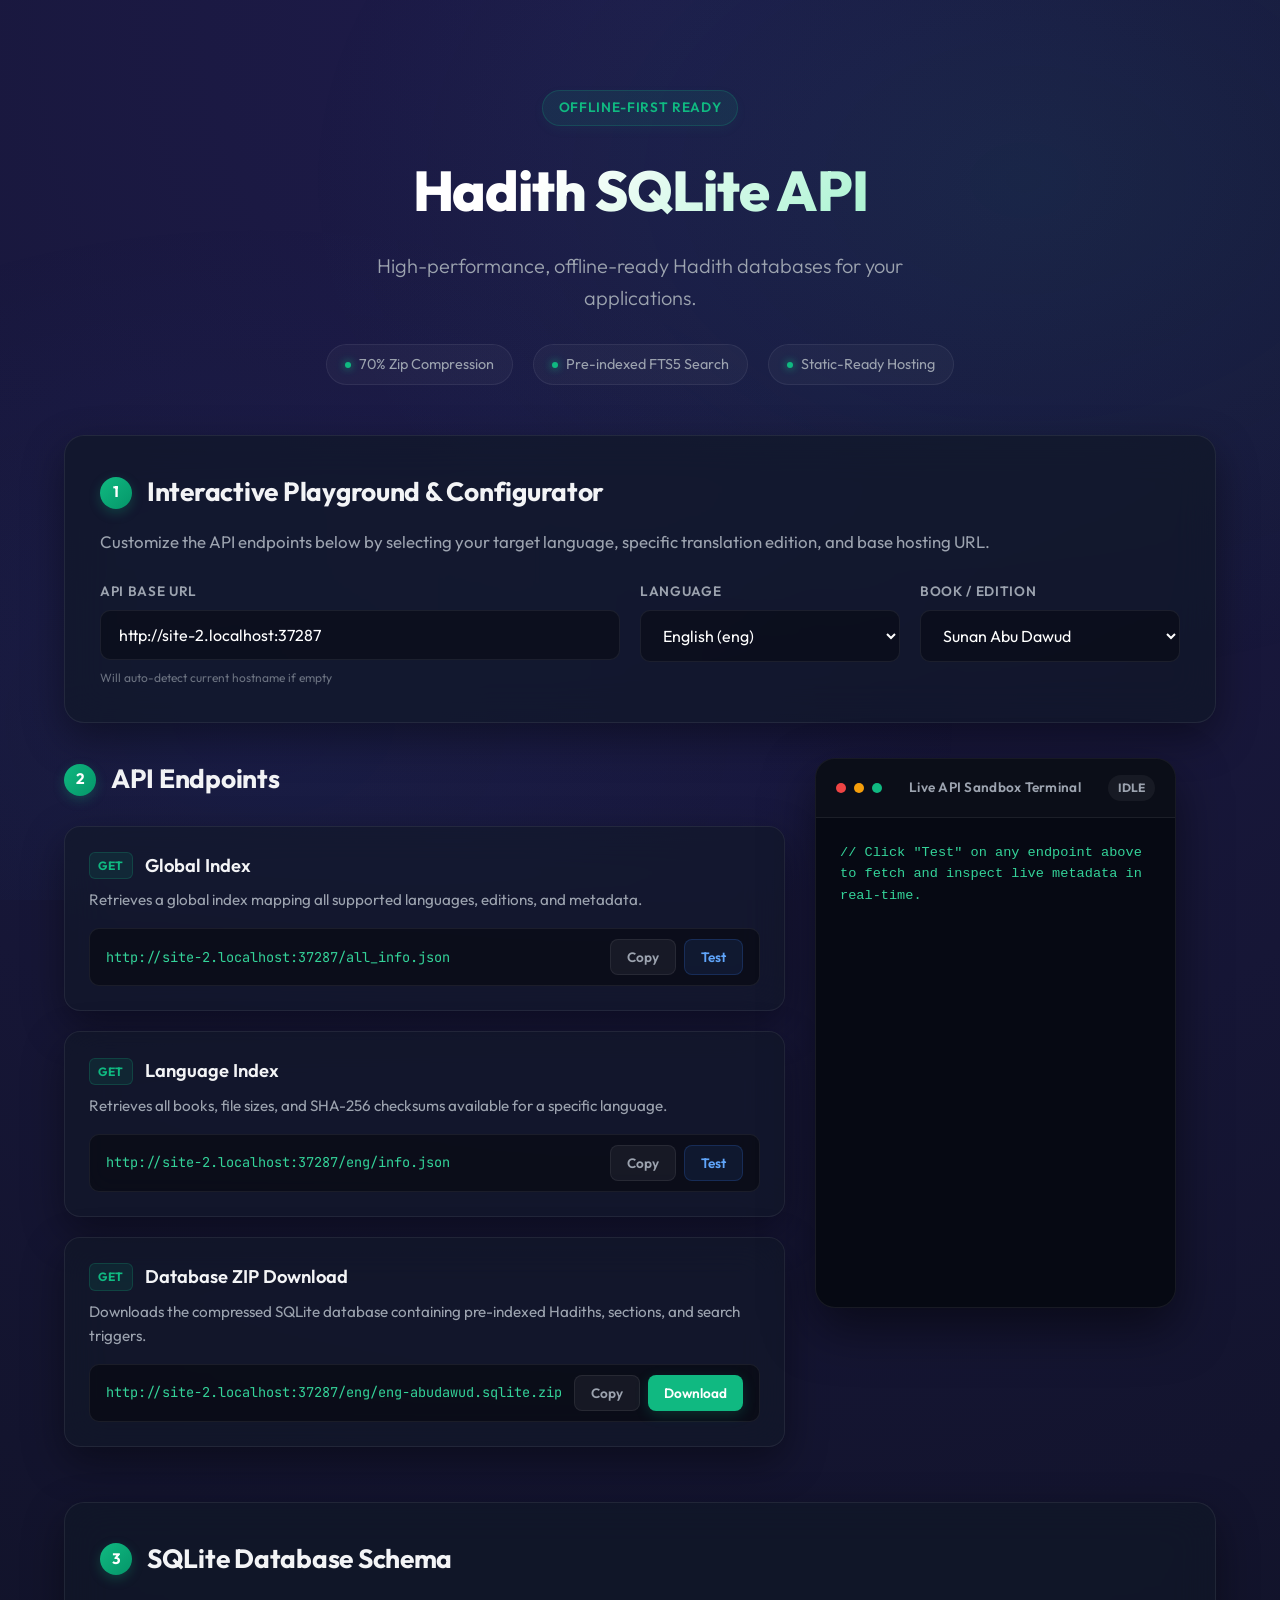
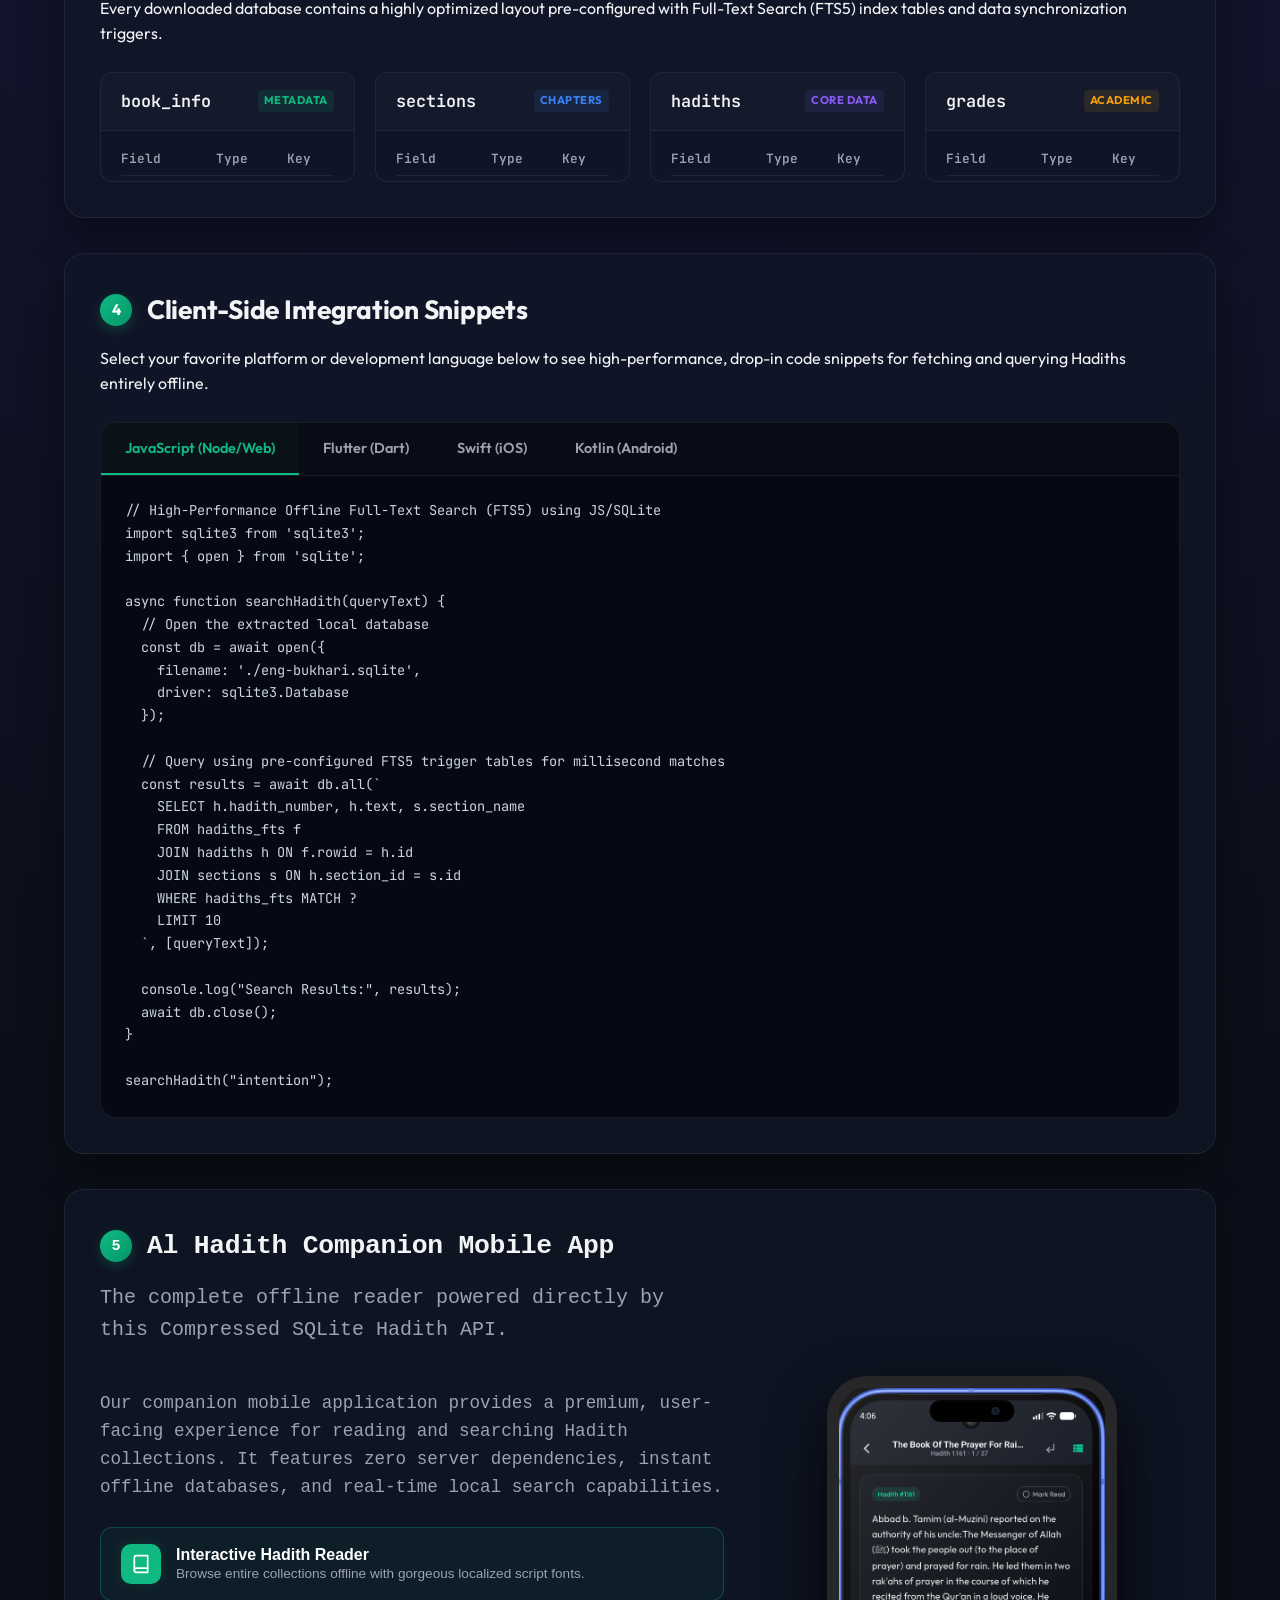
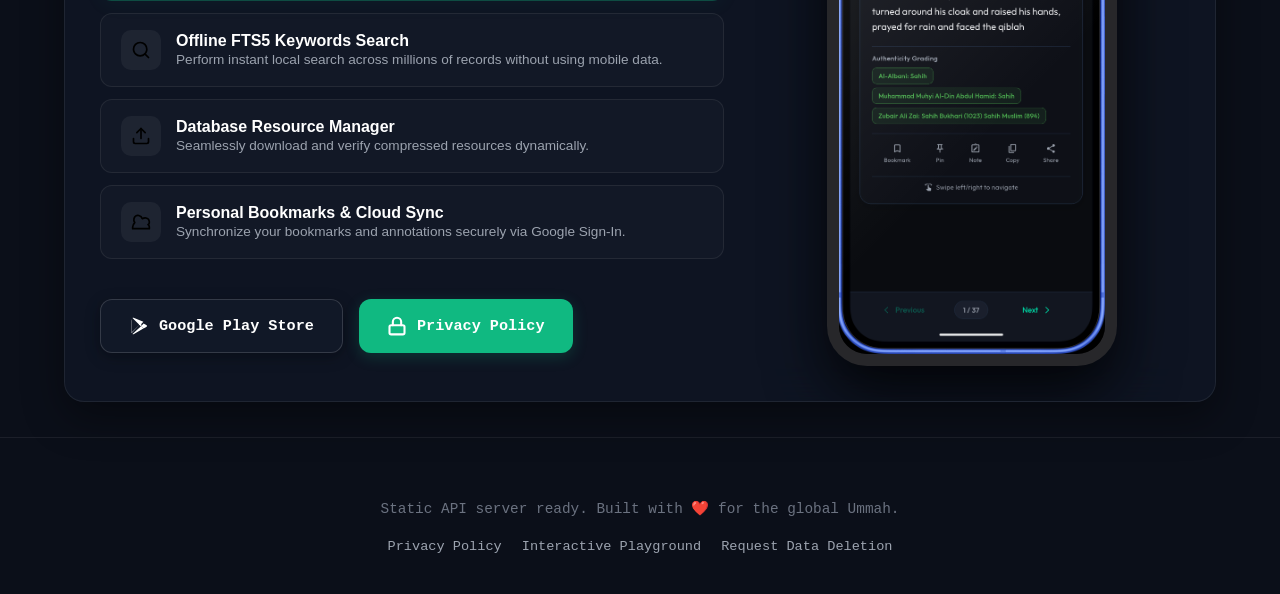
==== commit cca6fd5d: "feat: add mobile app showcase section with interactive screenshot gallery and new privacy page" ====
--- a/index.html
+++ b/index.html
@@ -427,9 +427,112 @@
         ))
     }
     cursor.close()
-    db.close()
-    return results
-}</code></pre>
+                </div>
+            </div>
+        </section>
+
+        <!-- 5. Al Hadith Companion Mobile App Showcase -->
+        <section class="card app-showcase-section" id="mobile-app">
+            <div class="card-header">
+                <div class="step-num">5</div>
+                <h2>Al Hadith Companion Mobile App</h2>
+            </div>
+            <p class="subtitle">The complete offline reader powered directly by this Compressed SQLite Hadith API.</p>
+            
+            <div class="app-showcase-grid">
+                <!-- Left Column: Feature Selectors and Details -->
+                <div class="app-showcase-left">
+                    <p class="desc">
+                        Our companion mobile application provides a premium, user-facing experience for reading and searching Hadith collections. It features zero server dependencies, instant offline databases, and real-time local search capabilities.
+                    </p>
+                    
+                    <div class="app-feature-list">
+                        <!-- Feature Tab 1 (Active by default) -->
+                        <button class="app-feature-item active" onclick="switchAppScreenshot('hadith-reader', 'app_screenshots/image_hadith_list_view.png', 'Browse complete volumes and collections using a beautiful typography system customized for smooth readings in multiple languages.')">
+                            <div class="feature-icon-wrapper">
+                                <svg width="20" height="20" viewBox="0 0 24 24" fill="none" stroke="currentColor" stroke-width="2" stroke-linecap="round" stroke-linejoin="round">
+                                    <path d="M4 19.5A2.5 2.5 0 0 1 6.5 17H20"></path>
+                                    <path d="M6.5 2H20v20H6.5A2.5 2.5 0 0 1 4 19.5v-15A2.5 2.5 0 0 1 6.5 2z"></path>
+                                </svg>
+                            </div>
+                            <div class="feature-info">
+                                <h4>Interactive Hadith Reader</h4>
+                                <p>Browse entire collections offline with gorgeous localized script fonts.</p>
+                            </div>
+                        </button>
+
+                        <!-- Feature Tab 2 -->
+                        <button class="app-feature-item" onclick="switchAppScreenshot('fts-search', 'app_screenshots/image_search.png', 'Harness the full power of pre-compiled FTS5 tables to search for keywords across multiple books in less than 5 milliseconds.')">
+                            <div class="feature-icon-wrapper">
+                                <svg width="20" height="20" viewBox="0 0 24 24" fill="none" stroke="currentColor" stroke-width="2" stroke-linecap="round" stroke-linejoin="round">
+                                    <circle cx="11" cy="11" r="8"></circle>
+                                    <line x1="21" y1="21" x2="16.65" y2="16.65"></line>
+                                </svg>
+                            </div>
+                            <div class="feature-info">
+                                <h4>Offline FTS5 Keywords Search</h4>
+                                <p>Perform instant local search across millions of records without using mobile data.</p>
+                            </div>
+                        </button>
+
+                        <!-- Feature Tab 3 -->
+                        <button class="app-feature-item" onclick="switchAppScreenshot('resource-mgr', 'app_screenshots/image_resources_manager.png', 'Manage, download, and verify ZIP compressed SQLite databases for Sahih al-Bukhari, Sahih Muslim, and other editions.')">
+                            <div class="feature-icon-wrapper">
+                                <svg width="20" height="20" viewBox="0 0 24 24" fill="none" stroke="currentColor" stroke-width="2" stroke-linecap="round" stroke-linejoin="round">
+                                    <path d="M21 15v4a2 2 0 0 1-2 2H5a2 2 0 0 1-2-2v-4"></path>
+                                    <polyline points="17 8 12 3 7 8"></polyline>
+                                    <line x1="12" y1="3" x2="12" y2="15"></line>
+                                </svg>
+                            </div>
+                            <div class="feature-info">
+                                <h4>Database Resource Manager</h4>
+                                <p>Seamlessly download and verify compressed resources dynamically.</p>
+                            </div>
+                        </button>
+
+                        <!-- Feature Tab 4 -->
+                        <button class="app-feature-item" onclick="switchAppScreenshot('cloud-sync', 'app_screenshots/image_home_page_collection_bookmark_tab.png', 'Keep your favorite Hadiths, highlights, and custom study notes in sync across multiple mobile devices using optional secure Cloud Sync.')">
+                            <div class="feature-icon-wrapper">
+                                <svg width="20" height="20" viewBox="0 0 24 24" fill="none" stroke="currentColor" stroke-width="2" stroke-linecap="round" stroke-linejoin="round">
+                                    <path d="M21.2 15c.7-1.2 1-2.5.7-3.9-.3-2-1.9-3.6-3.9-3.9C16.1 7 14.8 7.3 13.6 8 13 6.1 11.3 4.7 9.3 4.2 6.8 3.6 4.3 5.2 3.6 7.7c-.5 1.7-.1 3.6.9 5C3.3 14 2 15.8 2 18v2h20v-2c0-1.2-.6-2.3-1.6-3z"></path>
+                                </svg>
+                            </div>
+                            <div class="feature-info">
+                                <h4>Personal Bookmarks & Cloud Sync</h4>
+                                <p>Synchronize your bookmarks and annotations securely via Google Sign-In.</p>
+                            </div>
+                        </button>
+                    </div>
+
+                    <!-- Call To Action & Privacy Link -->
+                    <div class="app-action-buttons">
+                        <a href="https://play.google.com/store" target="_blank" class="app-btn playstore">
+                            <svg width="20" height="20" viewBox="0 0 24 24" fill="currentColor">
+                                <path d="M3 5.277c0-.285.074-.539.206-.763l10.551 10.552-10.55-10.55c.097.288.136.634.136 1.053v12.825c0 .419.039.765.136 1.053l10.55-10.551L3.206 20.485c-.132-.223-.206-.477-.206-.762V5.277zm11.758 6.723L4.208 21.55c.348.199.79.288 1.288.243l11.748-6.737-2.486-2.779zm6.035-1.129l-3.324-1.905-2.71 3.033 2.71 3.033 3.324-1.905c1.077-.618 1.077-1.638 0-2.256zm-6.035-1.128l2.486-2.779L5.496 2.207C4.998 2.162 4.556 2.251 4.208 2.45l10.55 10.552z"/>
+                            </svg>
+                            Google Play Store
+                        </a>
+                        <a href="privacy.html" class="app-btn privacy">
+                            <svg width="20" height="20" viewBox="0 0 24 24" fill="none" stroke="currentColor" stroke-width="2.5" stroke-linecap="round" stroke-linejoin="round">
+                                <rect x="3" y="11" width="18" height="11" rx="2" ry="2"></rect>
+                                <path d="M7 11V7a5 5 0 0 1 10 0v4"></path>
+                            </svg>
+                            Privacy Policy
+                        </a>
+                    </div>
+                </div>
+
+                <!-- Right Column: Smartphone Mockup with Active Image -->
+                <div class="app-showcase-right">
+                    <div class="phone-frame-container">
+                        <div class="phone-frame">
+                            <div class="dynamic-island"></div>
+                            <div class="screen-gloss"></div>
+                            <div class="phone-screen">
+                                <img src="app_screenshots/image_hadith_list_view.png" id="active-phone-img" alt="Al Hadith App Screenshot">
+                            </div>
+                        </div>
+                    </div>
                 </div>
             </div>
         </section>
@@ -438,6 +541,11 @@
     <footer>
         <div class="container">
             <p>Static API server ready. Built with ❤️ for the global Ummah.</p>
+            <div class="footer-nav">
+                <a href="privacy.html">Privacy Policy</a>
+                <a href="#configurator">Interactive Playground</a>
+                <a href="privacy.html#data-deletion">Request Data Deletion</a>
+            </div>
         </div>
     </footer>
 
--- a/style.css
+++ b/style.css
@@ -658,6 +658,278 @@
     color: var(--text-muted);
     font-size: 0.9rem;
     border-top: 1px solid var(--border);
+}
+
+.footer-nav {
+    margin-top: 15px;
+    display: flex;
+    justify-content: center;
+    gap: 20px;
+    font-size: 0.85rem;
+}
+
+.footer-nav a {
+    color: var(--text-dim);
+    text-decoration: none;
+    transition: color 0.2s ease;
+}
+
+.footer-nav a:hover {
+    color: var(--primary);
+}
+
+/* Companion App Showcase Styling */
+.app-showcase-section {
+    position: relative;
+    overflow: hidden;
+}
+
+.app-showcase-grid {
+    display: grid;
+    grid-template-columns: 1.2fr 0.8fr;
+    gap: 40px;
+    align-items: center;
+    margin-top: 30px;
+}
+
+@media (max-width: 992px) {
+    .app-showcase-grid {
+        grid-template-columns: 1fr;
+        gap: 50px;
+    }
+}
+
+.app-showcase-left {
+    display: flex;
+    flex-direction: column;
+    gap: 25px;
+}
+
+.app-showcase-left p.desc {
+    font-size: 1.1rem;
+    color: var(--text-dim);
+    line-height: 1.6;
+}
+
+.app-feature-list {
+    display: flex;
+    flex-direction: column;
+    gap: 12px;
+}
+
+.app-feature-item {
+    background: rgba(255, 255, 255, 0.02);
+    border: 1px solid var(--border);
+    border-radius: 12px;
+    padding: 16px 20px;
+    display: flex;
+    align-items: center;
+    gap: 15px;
+    cursor: pointer;
+    transition: all 0.3s cubic-bezier(0.4, 0, 0.2, 1);
+    text-align: left;
+}
+
+.app-feature-item:hover {
+    background: rgba(255, 255, 255, 0.05);
+    border-color: rgba(255, 255, 255, 0.15);
+    transform: translateX(5px);
+}
+
+.app-feature-item.active {
+    background: rgba(16, 185, 129, 0.06);
+    border-color: rgba(16, 185, 129, 0.3);
+    box-shadow: 0 4px 20px rgba(16, 185, 129, 0.05);
+}
+
+.feature-icon-wrapper {
+    width: 40px;
+    height: 40px;
+    border-radius: 10px;
+    background: rgba(255, 255, 255, 0.05);
+    display: flex;
+    align-items: center;
+    justify-content: center;
+    flex-shrink: 0;
+    transition: all 0.3s ease;
+}
+
+.app-feature-item.active .feature-icon-wrapper {
+    background: var(--primary);
+    color: white;
+    box-shadow: 0 0 12px var(--primary-glow);
+}
+
+.feature-info h4 {
+    font-size: 1rem;
+    font-weight: 600;
+    margin-bottom: 2px;
+    color: white;
+}
+
+.feature-info p {
+    font-size: 0.85rem;
+    color: var(--text-dim);
+    margin: 0 !important;
+}
+
+.app-action-buttons {
+    display: flex;
+    flex-wrap: wrap;
+    gap: 16px;
+    margin-top: 15px;
+}
+
+.app-btn {
+    display: inline-flex;
+    align-items: center;
+    gap: 10px;
+    font-family: inherit;
+    font-size: 0.95rem;
+    font-weight: 600;
+    padding: 14px 28px;
+    border-radius: 12px;
+    cursor: pointer;
+    text-decoration: none;
+    transition: all 0.3s ease;
+    border: none;
+}
+
+.app-btn.playstore {
+    background: #111827;
+    color: white;
+    border: 1px solid rgba(255, 255, 255, 0.15);
+    box-shadow: 0 4px 15px rgba(0, 0, 0, 0.3);
+}
+
+.app-btn.playstore:hover {
+    background: #1f2937;
+    border-color: rgba(255, 255, 255, 0.25);
+    transform: translateY(-2px);
+}
+
+.app-btn.privacy {
+    background: var(--primary);
+    color: white;
+    box-shadow: 0 4px 15px rgba(16, 185, 129, 0.2);
+}
+
+.app-btn.privacy:hover {
+    background: var(--primary-hover);
+    transform: translateY(-2px);
+    box-shadow: 0 6px 20px rgba(16, 185, 129, 0.3);
+}
+
+/* Smartphone Mockup Frame Styling */
+.app-showcase-right {
+    display: flex;
+    justify-content: center;
+    align-items: center;
+}
+
+.phone-frame-container {
+    position: relative;
+    width: 290px;
+    height: 590px;
+    perspective: 1000px;
+}
+
+.phone-frame {
+    position: absolute;
+    width: 100%;
+    height: 100%;
+    background: #18181b;
+    border: 12px solid #27272a;
+    border-radius: 40px;
+    box-shadow: 0 25px 60px rgba(0, 0, 0, 0.8),
+                inset 0 0 10px rgba(0, 0, 0, 0.6);
+    overflow: hidden;
+    display: flex;
+    flex-direction: column;
+    justify-content: center;
+}
+
+/* Side button details for premium UI */
+.phone-frame::before {
+    content: '';
+    position: absolute;
+    top: 90px;
+    left: -15px;
+    width: 3px;
+    height: 40px;
+    background: #52525b;
+    border-radius: 3px 0 0 3px;
+    box-shadow: 0 50px 0 #52525b; /* second volume key */
+}
+
+.phone-frame::after {
+    content: '';
+    position: absolute;
+    top: 110px;
+    right: -15px;
+    width: 3px;
+    height: 65px;
+    background: #52525b;
+    border-radius: 0 3px 3px 0;
+}
+
+.phone-screen {
+    position: relative;
+    width: 100%;
+    height: 100%;
+    background: #000;
+    overflow: hidden;
+}
+
+.phone-screen img {
+    width: 100%;
+    height: 100%;
+    object-fit: cover;
+    transition: opacity 0.4s ease, transform 0.4s ease;
+    opacity: 1;
+}
+
+.phone-screen img.loading {
+    opacity: 0;
+    transform: scale(0.98);
+}
+
+/* Dynamic Island/Notch */
+.dynamic-island {
+    position: absolute;
+    top: 12px;
+    left: 50%;
+    transform: translateX(-50%);
+    width: 85px;
+    height: 22px;
+    background: #000000;
+    border-radius: 12px;
+    z-index: 10;
+    box-shadow: inset 0 0 4px rgba(255,255,255,0.05);
+}
+
+.dynamic-island::after {
+    content: '';
+    position: absolute;
+    right: 15px;
+    top: 7px;
+    width: 8px;
+    height: 8px;
+    background: #111827;
+    border-radius: 50%;
+    box-shadow: inset 0 0 2px rgba(255,255,255,0.2);
+}
+
+/* Screen Gloss/Reflection Effect */
+.screen-gloss {
+    position: absolute;
+    top: 0;
+    left: 0;
+    width: 100%;
+    height: 100%;
+    background: linear-gradient(135deg, rgba(255, 255, 255, 0.12) 0%, rgba(255, 255, 255, 0) 60%);
+    pointer-events: none;
+    z-index: 5;
 }
 
 /* Responsive Overrides */
@@ -679,4 +951,12 @@
     .btn-group {
         justify-content: flex-end;
     }
-}
+    .phone-frame-container {
+        width: 250px;
+        height: 510px;
+    }
+    .app-action-buttons {
+        flex-direction: column;
+        align-items: stretch;
+    }
+}
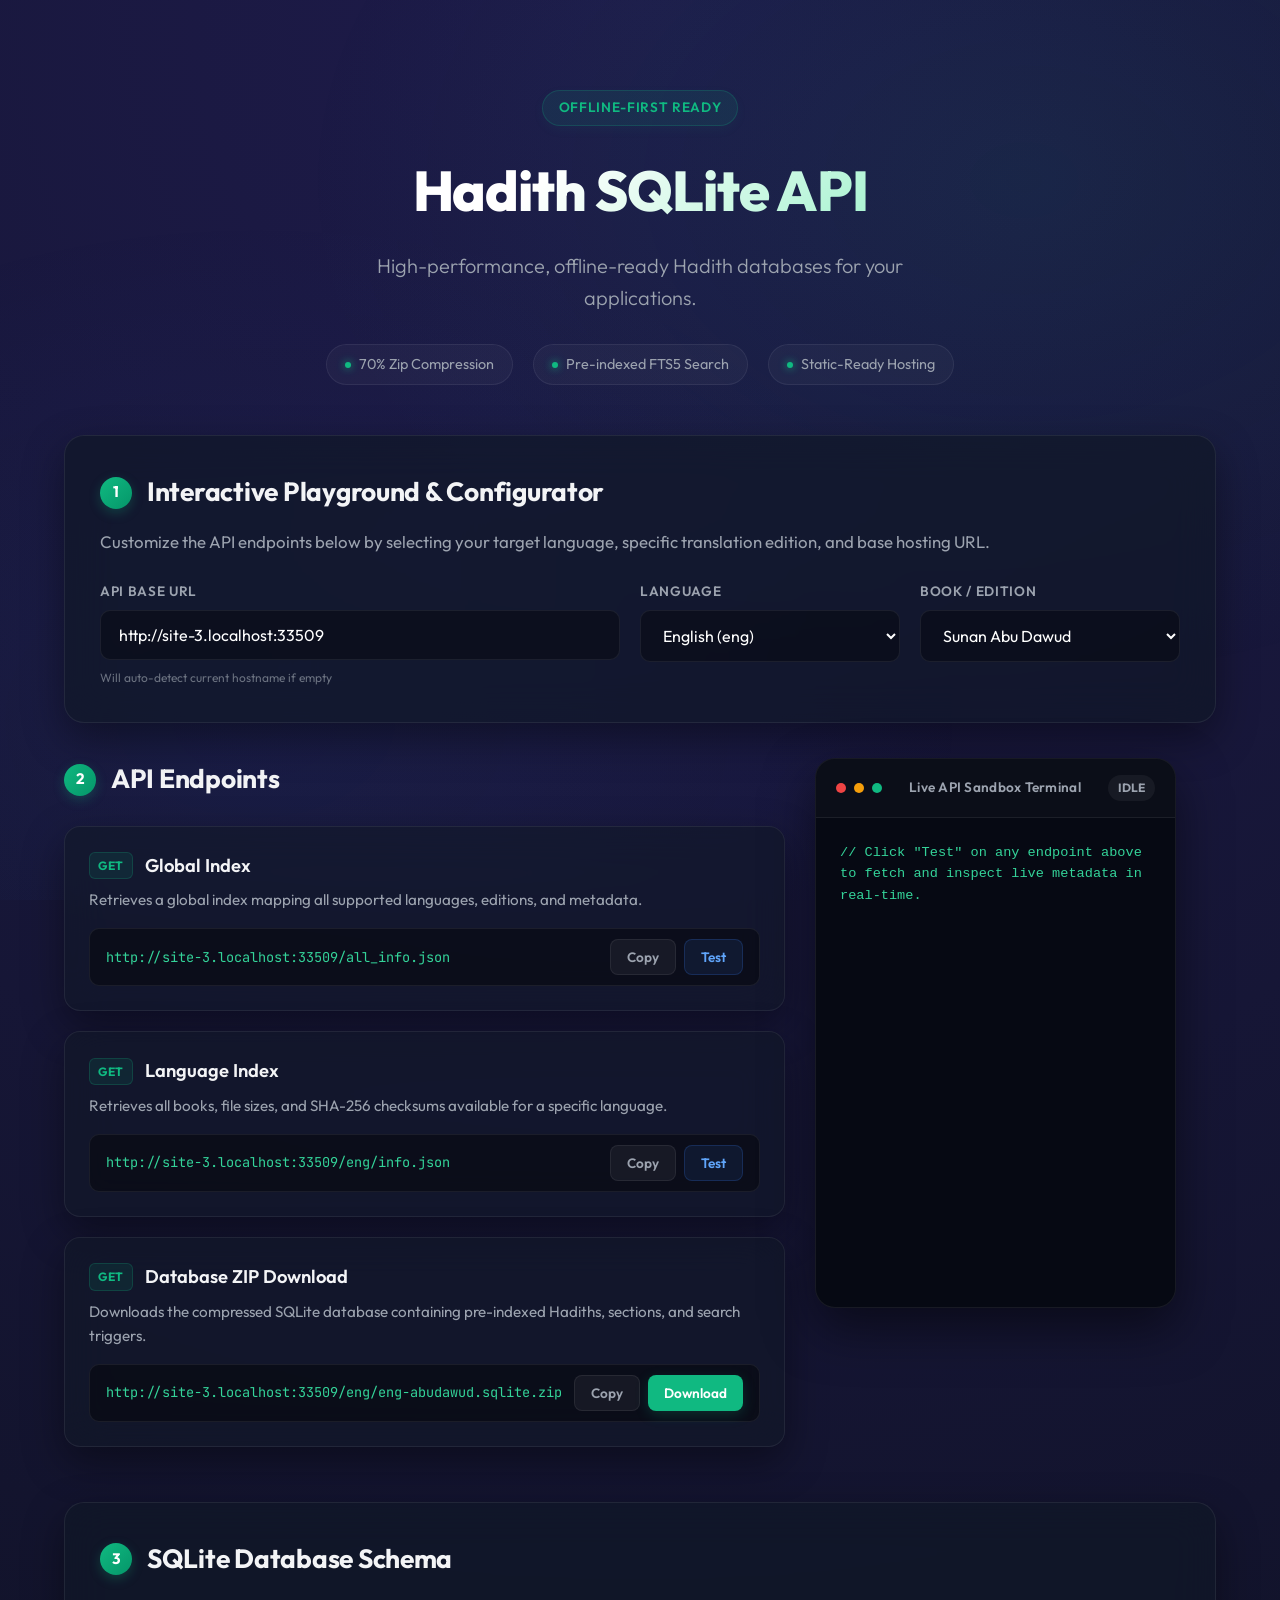
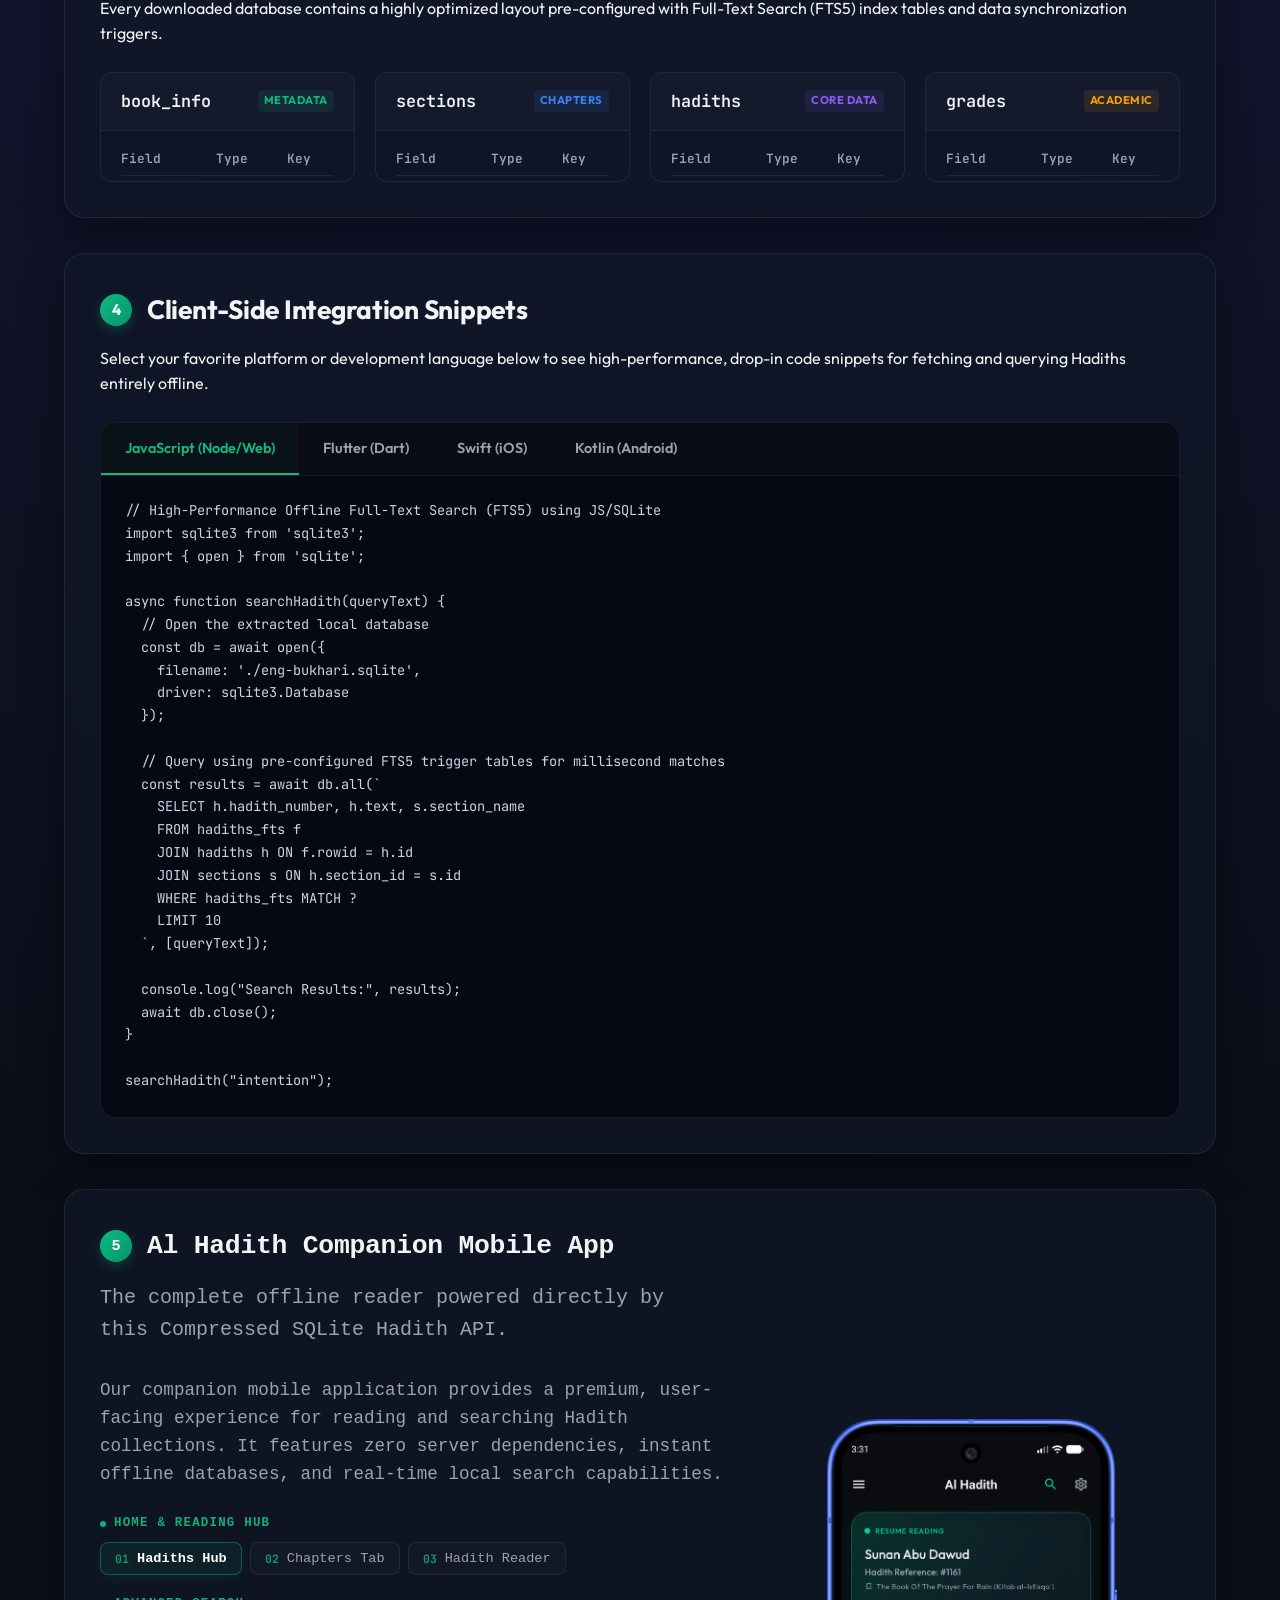
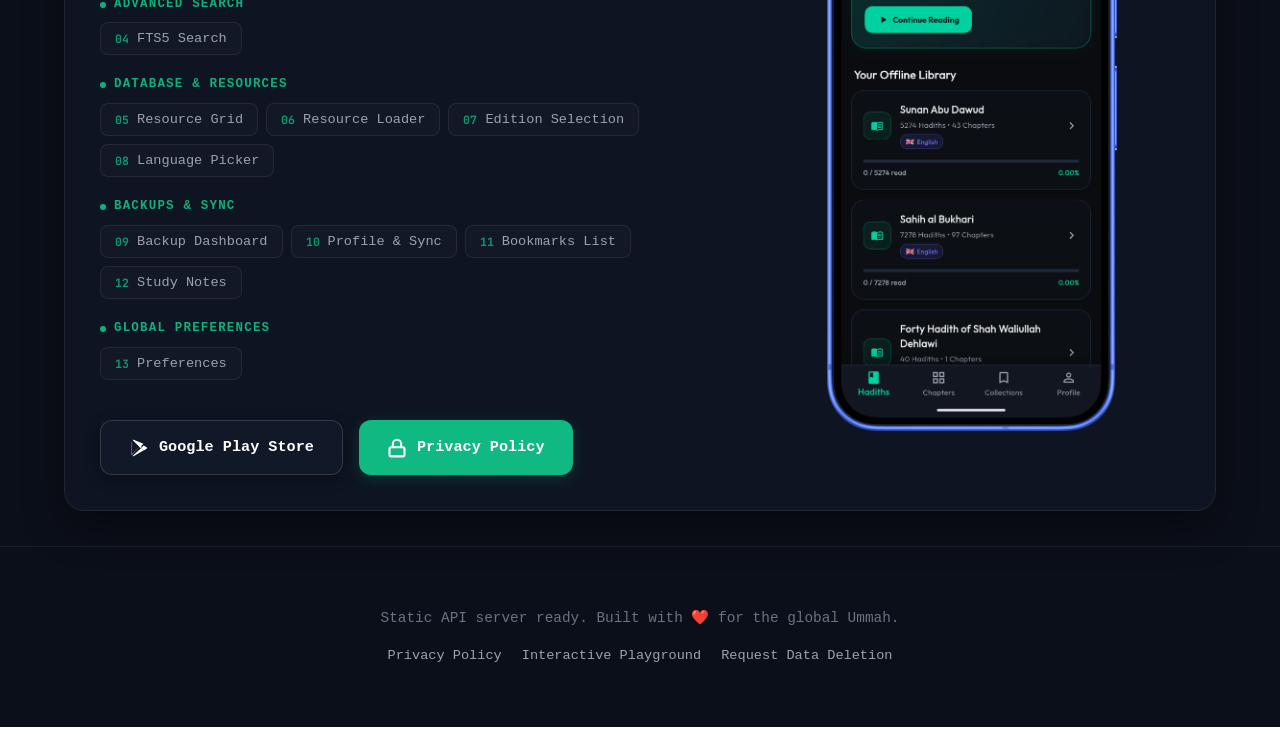
==== commit ad2b71f5: "style: apply consistent line wrapping and formatting across HTML and CSS files" ====
--- a/index.html
+++ b/index.html
@@ -1,24 +1,29 @@
 <!DOCTYPE html>
 <html lang="en">
+
 <head>
     <meta charset="UTF-8">
     <meta name="viewport" content="width=device-width, initial-scale=1.0">
     <title>Hadith SQLite API - Interactive Documentation</title>
-    <meta name="description" content="High-performance, offline-ready, statically-hosted Hadith API with compressed SQLite and FTS5 databases.">
+    <meta name="description"
+        content="High-performance, offline-ready, statically-hosted Hadith API with compressed SQLite and FTS5 databases.">
     <link rel="preconnect" href="https://fonts.googleapis.com">
     <link rel="preconnect" href="https://fonts.gstatic.com" crossorigin>
-    <link href="https://fonts.googleapis.com/css2?family=Outfit:wght@300;400;500;600;700&family=JetBrains+Mono:wght@400;500&display=swap" rel="stylesheet">
+    <link
+        href="https://fonts.googleapis.com/css2?family=Outfit:wght@300;400;500;600;700&family=JetBrains+Mono:wght@400;500&display=swap"
+        rel="stylesheet">
     <link rel="stylesheet" href="style.css">
 </head>
+
 <body class="dark-theme">
     <div class="glass-bg"></div>
-    
+
     <header>
         <div class="container header-container">
             <div class="badge">Offline-First Ready</div>
             <h1>Hadith SQLite API</h1>
             <p class="subtitle">High-performance, offline-ready Hadith databases for your applications.</p>
-            
+
             <div class="features-grid">
                 <div class="feature-tag">
                     <span class="dot"></span> 70% Zip Compression
@@ -40,8 +45,9 @@
                 <div class="step-num">1</div>
                 <h2>Interactive Playground & Configurator</h2>
             </div>
-            <p>Customize the API endpoints below by selecting your target language, specific translation edition, and base hosting URL.</p>
-            
+            <p>Customize the API endpoints below by selecting your target language, specific translation edition, and
+                base hosting URL.</p>
+
             <div class="grid-3-col">
                 <div class="form-group">
                     <label for="baseUrl">API Base URL</label>
@@ -70,18 +76,20 @@
                     <div class="step-num">2</div>
                     <h2>API Endpoints</h2>
                 </div>
-                
+
                 <!-- Endpoint 1 -->
                 <div class="card endpoint-card">
                     <div class="endpoint-header">
                         <span class="method get">GET</span>
                         <h3>Global Index</h3>
                     </div>
-                    <p class="endpoint-desc">Retrieves a global index mapping all supported languages, editions, and metadata.</p>
+                    <p class="endpoint-desc">Retrieves a global index mapping all supported languages, editions, and
+                        metadata.</p>
                     <div class="url-bar">
                         <code id="allInfoLink">Loading...</code>
                         <div class="btn-group">
-                            <button class="copy-btn icon-btn" onclick="copyText('allInfoLink')" title="Copy URL">Copy</button>
+                            <button class="copy-btn icon-btn" onclick="copyText('allInfoLink')"
+                                title="Copy URL">Copy</button>
                             <button class="action-btn test-btn" onclick="testEndpoint('allInfoLink')">Test</button>
                         </div>
                     </div>
@@ -93,11 +101,13 @@
                         <span class="method get">GET</span>
                         <h3>Language Index</h3>
                     </div>
-                    <p class="endpoint-desc">Retrieves all books, file sizes, and SHA-256 checksums available for a specific language.</p>
+                    <p class="endpoint-desc">Retrieves all books, file sizes, and SHA-256 checksums available for a
+                        specific language.</p>
                     <div class="url-bar">
                         <code id="langInfoLink">Loading...</code>
                         <div class="btn-group">
-                            <button class="copy-btn icon-btn" onclick="copyText('langInfoLink')" title="Copy URL">Copy</button>
+                            <button class="copy-btn icon-btn" onclick="copyText('langInfoLink')"
+                                title="Copy URL">Copy</button>
                             <button class="action-btn test-btn" onclick="testEndpoint('langInfoLink')">Test</button>
                         </div>
                     </div>
@@ -109,11 +119,13 @@
                         <span class="method get">GET</span>
                         <h3>Database ZIP Download</h3>
                     </div>
-                    <p class="endpoint-desc">Downloads the compressed SQLite database containing pre-indexed Hadiths, sections, and search triggers.</p>
+                    <p class="endpoint-desc">Downloads the compressed SQLite database containing pre-indexed Hadiths,
+                        sections, and search triggers.</p>
                     <div class="url-bar">
                         <code id="downloadLink">Loading...</code>
                         <div class="btn-group">
-                            <button class="copy-btn icon-btn" onclick="copyText('downloadLink')" title="Copy URL">Copy</button>
+                            <button class="copy-btn icon-btn" onclick="copyText('downloadLink')"
+                                title="Copy URL">Copy</button>
                             <button class="action-btn download-btn" onclick="downloadDatabase()">Download</button>
                         </div>
                     </div>
@@ -134,11 +146,13 @@
                     </div>
                     <div class="console-body">
                         <div class="console-meta" id="consoleMeta" style="display: none;">
-                            <span class="meta-item">Status: <strong class="text-green" id="metaStatus">200 OK</strong></span>
+                            <span class="meta-item">Status: <strong class="text-green" id="metaStatus">200
+                                    OK</strong></span>
                             <span class="meta-item">Time: <span id="metaTime">12ms</span></span>
                             <span class="meta-item">Size: <span id="metaSize">24.5 KB</span></span>
                         </div>
-                        <pre id="consolePre"><code class="language-json" id="consoleCode">// Click "Test" on any endpoint above to fetch and inspect live metadata in real-time.</code></pre>
+                        <pre
+                            id="consolePre"><code class="language-json" id="consoleCode">// Click "Test" on any endpoint above to fetch and inspect live metadata in real-time.</code></pre>
                     </div>
                 </div>
             </div>
@@ -150,8 +164,9 @@
                 <div class="step-num">3</div>
                 <h2>SQLite Database Schema</h2>
             </div>
-            <p>Every downloaded database contains a highly optimized layout pre-configured with Full-Text Search (FTS5) index tables and data synchronization triggers.</p>
-            
+            <p>Every downloaded database contains a highly optimized layout pre-configured with Full-Text Search (FTS5)
+                index tables and data synchronization triggers.</p>
+
             <div class="schema-grid">
                 <!-- Table 1: book_info -->
                 <div class="schema-table-card" onclick="toggleSchemaTable('schemaBookInfo')">
@@ -306,8 +321,9 @@
                 <div class="step-num">4</div>
                 <h2>Client-Side Integration Snippets</h2>
             </div>
-            <p>Select your favorite platform or development language below to see high-performance, drop-in code snippets for fetching and querying Hadiths entirely offline.</p>
-            
+            <p>Select your favorite platform or development language below to see high-performance, drop-in code
+                snippets for fetching and querying Hadiths entirely offline.</p>
+
             <div class="tab-container">
                 <div class="tab-buttons">
                     <button class="tab-btn active" onclick="switchTab('js-tab')">JavaScript (Node/Web)</button>
@@ -315,7 +331,7 @@
                     <button class="tab-btn" onclick="switchTab('swift-tab')">Swift (iOS)</button>
                     <button class="tab-btn" onclick="switchTab('kotlin-tab')">Kotlin (Android)</button>
                 </div>
-                
+
                 <div class="tab-content active" id="js-tab">
                     <pre><code class="language-js">// High-Performance Offline Full-Text Search (FTS5) using JS/SQLite
 import sqlite3 from 'sqlite3';
@@ -446,62 +462,95 @@
                         Our companion mobile application provides a premium, user-facing experience for reading and searching Hadith collections. It features zero server dependencies, instant offline databases, and real-time local search capabilities.
                     </p>
                     
-                    <div class="app-feature-list">
-                        <!-- Feature Tab 1 (Active by default) -->
-                        <button class="app-feature-item active" onclick="switchAppScreenshot('hadith-reader', 'app_screenshots/image_hadith_list_view.png', 'Browse complete volumes and collections using a beautiful typography system customized for smooth readings in multiple languages.')">
-                            <div class="feature-icon-wrapper">
-                                <svg width="20" height="20" viewBox="0 0 24 24" fill="none" stroke="currentColor" stroke-width="2" stroke-linecap="round" stroke-linejoin="round">
-                                    <path d="M4 19.5A2.5 2.5 0 0 1 6.5 17H20"></path>
-                                    <path d="M6.5 2H20v20H6.5A2.5 2.5 0 0 1 4 19.5v-15A2.5 2.5 0 0 1 6.5 2z"></path>
-                                </svg>
-                            </div>
-                            <div class="feature-info">
-                                <h4>Interactive Hadith Reader</h4>
-                                <p>Browse entire collections offline with gorgeous localized script fonts.</p>
-                            </div>
-                        </button>
-
-                        <!-- Feature Tab 2 -->
-                        <button class="app-feature-item" onclick="switchAppScreenshot('fts-search', 'app_screenshots/image_search.png', 'Harness the full power of pre-compiled FTS5 tables to search for keywords across multiple books in less than 5 milliseconds.')">
-                            <div class="feature-icon-wrapper">
-                                <svg width="20" height="20" viewBox="0 0 24 24" fill="none" stroke="currentColor" stroke-width="2" stroke-linecap="round" stroke-linejoin="round">
-                                    <circle cx="11" cy="11" r="8"></circle>
-                                    <line x1="21" y1="21" x2="16.65" y2="16.65"></line>
-                                </svg>
-                            </div>
-                            <div class="feature-info">
-                                <h4>Offline FTS5 Keywords Search</h4>
-                                <p>Perform instant local search across millions of records without using mobile data.</p>
-                            </div>
-                        </button>
-
-                        <!-- Feature Tab 3 -->
-                        <button class="app-feature-item" onclick="switchAppScreenshot('resource-mgr', 'app_screenshots/image_resources_manager.png', 'Manage, download, and verify ZIP compressed SQLite databases for Sahih al-Bukhari, Sahih Muslim, and other editions.')">
-                            <div class="feature-icon-wrapper">
-                                <svg width="20" height="20" viewBox="0 0 24 24" fill="none" stroke="currentColor" stroke-width="2" stroke-linecap="round" stroke-linejoin="round">
-                                    <path d="M21 15v4a2 2 0 0 1-2 2H5a2 2 0 0 1-2-2v-4"></path>
-                                    <polyline points="17 8 12 3 7 8"></polyline>
-                                    <line x1="12" y1="3" x2="12" y2="15"></line>
-                                </svg>
-                            </div>
-                            <div class="feature-info">
-                                <h4>Database Resource Manager</h4>
-                                <p>Seamlessly download and verify compressed resources dynamically.</p>
-                            </div>
-                        </button>
-
-                        <!-- Feature Tab 4 -->
-                        <button class="app-feature-item" onclick="switchAppScreenshot('cloud-sync', 'app_screenshots/image_home_page_collection_bookmark_tab.png', 'Keep your favorite Hadiths, highlights, and custom study notes in sync across multiple mobile devices using optional secure Cloud Sync.')">
-                            <div class="feature-icon-wrapper">
-                                <svg width="20" height="20" viewBox="0 0 24 24" fill="none" stroke="currentColor" stroke-width="2" stroke-linecap="round" stroke-linejoin="round">
-                                    <path d="M21.2 15c.7-1.2 1-2.5.7-3.9-.3-2-1.9-3.6-3.9-3.9C16.1 7 14.8 7.3 13.6 8 13 6.1 11.3 4.7 9.3 4.2 6.8 3.6 4.3 5.2 3.6 7.7c-.5 1.7-.1 3.6.9 5C3.3 14 2 15.8 2 18v2h20v-2c0-1.2-.6-2.3-1.6-3z"></path>
-                                </svg>
-                            </div>
-                            <div class="feature-info">
-                                <h4>Personal Bookmarks & Cloud Sync</h4>
-                                <p>Synchronize your bookmarks and annotations securely via Google Sign-In.</p>
-                            </div>
-                        </button>
+                    <div class="app-feature-groups">
+                        <!-- Group 1: Home & Reading -->
+                        <div class="feature-group">
+                            <div class="group-title">
+                                <span class="group-dot"></span>
+                                <span>Home &amp; Reading Hub</span>
+                            </div>
+                            <div class="group-buttons">
+                                <button class="app-feature-item active" onclick="switchAppScreenshot('hadiths-hub', 'app_screenshots/image_home_page_hadith_tab.png')">
+                                    <span class="btn-num">01</span> Hadiths Hub
+                                </button>
+                                <button class="app-feature-item" onclick="switchAppScreenshot('chapters', 'app_screenshots/image_home_page_chapters_tab.png')">
+                                    <span class="btn-num">02</span> Chapters Tab
+                                </button>
+                                <button class="app-feature-item" onclick="switchAppScreenshot('reader', 'app_screenshots/image_hadith_list_view.png')">
+                                    <span class="btn-num">03</span> Hadith Reader
+                                </button>
+                            </div>
+                        </div>
+
+                        <!-- Group 2: Advanced Search -->
+                        <div class="feature-group">
+                            <div class="group-title">
+                                <span class="group-dot"></span>
+                                <span>Advanced Search</span>
+                            </div>
+                            <div class="group-buttons">
+                                <button class="app-feature-item" onclick="switchAppScreenshot('fts-search', 'app_screenshots/image_search.png')">
+                                    <span class="btn-num">04</span> FTS5 Search
+                                </button>
+                            </div>
+                        </div>
+
+                        <!-- Group 3: Resource & Databases -->
+                        <div class="feature-group">
+                            <div class="group-title">
+                                <span class="group-dot"></span>
+                                <span>Database &amp; Resources</span>
+                            </div>
+                            <div class="group-buttons">
+                                <button class="app-feature-item" onclick="switchAppScreenshot('resources', 'app_screenshots/image_resources_manager.png')">
+                                    <span class="btn-num">05</span> Resource Grid
+                                </button>
+                                <button class="app-feature-item" onclick="switchAppScreenshot('loader', 'app_screenshots/image_downloading_resources.png')">
+                                    <span class="btn-num">06</span> Resource Loader
+                                </button>
+                                <button class="app-feature-item" onclick="switchAppScreenshot('editions', 'app_screenshots/image_hadith_resources_reslection.png')">
+                                    <span class="btn-num">07</span> Edition Selection
+                                </button>
+                                <button class="app-feature-item" onclick="switchAppScreenshot('language', 'app_screenshots/image_language_selection.png')">
+                                    <span class="btn-num">08</span> Language Picker
+                                </button>
+                            </div>
+                        </div>
+
+                        <!-- Group 4: Backups & Profile -->
+                        <div class="feature-group">
+                            <div class="group-title">
+                                <span class="group-dot"></span>
+                                <span>Backups &amp; Sync</span>
+                            </div>
+                            <div class="group-buttons">
+                                <button class="app-feature-item" onclick="switchAppScreenshot('dashboard', 'app_screenshots/image_home_page_profile_logged_out_tab.png')">
+                                    <span class="btn-num">09</span> Backup Dashboard
+                                </button>
+                                <button class="app-feature-item" onclick="switchAppScreenshot('profile', 'app_screenshots/image_home_page_profile_logged_in_tab.png')">
+                                    <span class="btn-num">10</span> Profile &amp; Sync
+                                </button>
+                                <button class="app-feature-item" onclick="switchAppScreenshot('bookmarks', 'app_screenshots/image_home_page_collection_bookmark_tab.png')">
+                                    <span class="btn-num">11</span> Bookmarks List
+                                </button>
+                                <button class="app-feature-item" onclick="switchAppScreenshot('notes', 'app_screenshots/image_home_page_collection_notes_tab.png')">
+                                    <span class="btn-num">12</span> Study Notes
+                                </button>
+                            </div>
+                        </div>
+
+                        <!-- Group 5: Settings -->
+                        <div class="feature-group">
+                            <div class="group-title">
+                                <span class="group-dot"></span>
+                                <span>Global Preferences</span>
+                            </div>
+                            <div class="group-buttons">
+                                <button class="app-feature-item" onclick="switchAppScreenshot('settings', 'app_screenshots/image_settings.png')">
+                                    <span class="btn-num">13</span> Preferences
+                                </button>
+                            </div>
+                        </div>
                     </div>
 
                     <!-- Call To Action & Privacy Link -->
@@ -522,15 +571,11 @@
                     </div>
                 </div>
 
-                <!-- Right Column: Smartphone Mockup with Active Image -->
+                <!-- Right Column: Premium Clean Screenshot Display -->
                 <div class="app-showcase-right">
-                    <div class="phone-frame-container">
-                        <div class="phone-frame">
-                            <div class="dynamic-island"></div>
-                            <div class="screen-gloss"></div>
-                            <div class="phone-screen">
-                                <img src="app_screenshots/image_hadith_list_view.png" id="active-phone-img" alt="Al Hadith App Screenshot">
-                            </div>
+                    <div class="screenshot-frame-container">
+                        <div class="screenshot-frame">
+                            <img src="app_screenshots/image_home_page_hadith_tab.png" id="active-phone-img" alt="Al Hadith App Screenshot">
                         </div>
                     </div>
                 </div>
@@ -551,4 +596,4 @@
 
     <script src="script.js"></script>
 </body>
-</html>
+</html>
--- a/style.css
+++ b/style.css
@@ -42,7 +42,7 @@
     width: 100%;
     height: 100%;
     background: radial-gradient(ellipse at 80% 20%, rgba(16, 185, 129, 0.08) 0%, transparent 50%),
-                radial-gradient(ellipse at 20% 80%, rgba(59, 130, 246, 0.05) 0%, transparent 50%);
+        radial-gradient(ellipse at 20% 80%, rgba(59, 130, 246, 0.05) 0%, transparent 50%);
     pointer-events: none;
     z-index: -1;
 }
@@ -200,7 +200,8 @@
     color: var(--text-dim);
 }
 
-input[type="text"], select {
+input[type="text"],
+select {
     background: rgba(0, 0, 0, 0.35);
     border: 1px solid var(--border);
     padding: 14px 18px;
@@ -213,7 +214,8 @@
     width: 100%;
 }
 
-input[type="text"]:focus, select:focus {
+input[type="text"]:focus,
+select:focus {
     border-color: var(--primary);
     box-shadow: 0 0 0 3px var(--primary-glow);
     background: rgba(0, 0, 0, 0.5);
@@ -327,7 +329,8 @@
 }
 
 /* Buttons */
-.action-btn, .copy-btn {
+.action-btn,
+.copy-btn {
     font-family: inherit;
     border: none;
     padding: 8px 16px;
@@ -411,9 +414,17 @@
     border-radius: 50%;
 }
 
-.dot-red { background-color: var(--red); }
-.dot-yellow { background-color: var(--yellow); }
-.dot-green { background-color: var(--green); }
+.dot-red {
+    background-color: var(--red);
+}
+
+.dot-yellow {
+    background-color: var(--yellow);
+}
+
+.dot-green {
+    background-color: var(--green);
+}
 
 .console-title {
     font-size: 0.85rem;
@@ -535,16 +546,32 @@
     border-radius: 4px;
 }
 
-.badge-mini.text-green { background: rgba(16, 185, 129, 0.1); color: var(--green); }
-.badge-mini.text-blue { background: rgba(59, 130, 246, 0.1); color: var(--blue); }
-.badge-mini.text-purple { background: rgba(139, 92, 246, 0.1); color: var(--purple); }
-.badge-mini.text-yellow { background: rgba(245, 158, 11, 0.1); color: var(--yellow); }
+.badge-mini.text-green {
+    background: rgba(16, 185, 129, 0.1);
+    color: var(--green);
+}
+
+.badge-mini.text-blue {
+    background: rgba(59, 130, 246, 0.1);
+    color: var(--blue);
+}
+
+.badge-mini.text-purple {
+    background: rgba(139, 92, 246, 0.1);
+    color: var(--purple);
+}
+
+.badge-mini.text-yellow {
+    background: rgba(245, 158, 11, 0.1);
+    color: var(--yellow);
+}
 
 .schema-table-body {
     padding: 10px 20px;
     font-family: 'JetBrains Mono', monospace;
     font-size: 0.8rem;
-    max-height: 50px; /* Collapsed by default */
+    max-height: 50px;
+    /* Collapsed by default */
     overflow: hidden;
     transition: max-height 0.4s cubic-bezier(0.4, 0, 0.2, 1);
 }
@@ -586,7 +613,8 @@
     font-weight: 700;
 }
 
-.col-key:contains("PK"), .col-key {
+.col-key:contains("PK"),
+.col-key {
     color: var(--primary);
 }
 
@@ -711,66 +739,83 @@
     line-height: 1.6;
 }
 
-.app-feature-list {
+.app-feature-groups {
     display: flex;
     flex-direction: column;
-    gap: 12px;
+    gap: 20px;
+}
+
+.feature-group {
+    display: flex;
+    flex-direction: column;
+    gap: 8px;
+}
+
+.group-title {
+    display: flex;
+    align-items: center;
+    gap: 8px;
+    font-size: 0.78rem;
+    font-weight: 700;
+    letter-spacing: 1.2px;
+    color: var(--primary);
+    opacity: 0.95;
+    text-transform: uppercase;
+}
+
+.group-dot {
+    width: 6px;
+    height: 6px;
+    border-radius: 50%;
+    background-color: var(--primary);
+    box-shadow: 0 0 8px var(--primary-glow);
+    display: inline-block;
+}
+
+.group-buttons {
+    display: flex;
+    flex-wrap: wrap;
+    gap: 8px;
 }
 
 .app-feature-item {
     background: rgba(255, 255, 255, 0.02);
     border: 1px solid var(--border);
-    border-radius: 12px;
-    padding: 16px 20px;
-    display: flex;
-    align-items: center;
-    gap: 15px;
+    border-radius: 8px;
+    padding: 8px 14px;
+    display: flex;
+    align-items: center;
+    gap: 8px;
     cursor: pointer;
-    transition: all 0.3s cubic-bezier(0.4, 0, 0.2, 1);
+    transition: all 0.2s cubic-bezier(0.4, 0, 0.2, 1);
     text-align: left;
+    color: var(--text-dim);
+    font-family: inherit;
+    font-size: 0.85rem;
+    font-weight: 500;
 }
 
 .app-feature-item:hover {
     background: rgba(255, 255, 255, 0.05);
     border-color: rgba(255, 255, 255, 0.15);
-    transform: translateX(5px);
+    color: white;
+    transform: translateY(-1px);
 }
 
 .app-feature-item.active {
-    background: rgba(16, 185, 129, 0.06);
-    border-color: rgba(16, 185, 129, 0.3);
-    box-shadow: 0 4px 20px rgba(16, 185, 129, 0.05);
-}
-
-.feature-icon-wrapper {
-    width: 40px;
-    height: 40px;
-    border-radius: 10px;
-    background: rgba(255, 255, 255, 0.05);
-    display: flex;
-    align-items: center;
-    justify-content: center;
-    flex-shrink: 0;
-    transition: all 0.3s ease;
-}
-
-.app-feature-item.active .feature-icon-wrapper {
-    background: var(--primary);
-    color: white;
-    box-shadow: 0 0 12px var(--primary-glow);
-}
-
-.feature-info h4 {
-    font-size: 1rem;
+    background: rgba(16, 185, 129, 0.08);
+    border-color: rgba(16, 185, 129, 0.4);
+    color: white;
+    box-shadow: 0 4px 15px rgba(16, 185, 129, 0.08);
     font-weight: 600;
-    margin-bottom: 2px;
-    color: white;
-}
-
-.feature-info p {
-    font-size: 0.85rem;
-    color: var(--text-dim);
-    margin: 0 !important;
+}
+
+.app-feature-item .btn-num {
+    font-family: 'JetBrains Mono', monospace;
+    font-size: 0.72rem;
+    font-weight: bold;
+    color: var(--primary);
+    opacity: 0.8;
 }
 
 .app-action-buttons {
@@ -820,68 +865,38 @@
     box-shadow: 0 6px 20px rgba(16, 185, 129, 0.3);
 }
 
-/* Smartphone Mockup Frame Styling */
+/* Clean Screenshot Display Styling */
 .app-showcase-right {
     display: flex;
     justify-content: center;
     align-items: center;
 }
 
-.phone-frame-container {
+.screenshot-frame-container {
     position: relative;
     width: 290px;
-    height: 590px;
+    height: 612px;
     perspective: 1000px;
 }
 
-.phone-frame {
+.screenshot-frame {
     position: absolute;
     width: 100%;
     height: 100%;
-    background: #18181b;
-    border: 12px solid #27272a;
-    border-radius: 40px;
-    box-shadow: 0 25px 60px rgba(0, 0, 0, 0.8),
-                inset 0 0 10px rgba(0, 0, 0, 0.6);
+    border-radius: 20px;
     overflow: hidden;
     display: flex;
-    flex-direction: column;
     justify-content: center;
-}
-
-/* Side button details for premium UI */
-.phone-frame::before {
-    content: '';
-    position: absolute;
-    top: 90px;
-    left: -15px;
-    width: 3px;
-    height: 40px;
-    background: #52525b;
-    border-radius: 3px 0 0 3px;
-    box-shadow: 0 50px 0 #52525b; /* second volume key */
-}
-
-.phone-frame::after {
-    content: '';
-    position: absolute;
-    top: 110px;
-    right: -15px;
-    width: 3px;
-    height: 65px;
-    background: #52525b;
-    border-radius: 0 3px 3px 0;
-}
-
-.phone-screen {
-    position: relative;
-    width: 100%;
-    height: 100%;
-    background: #000;
-    overflow: hidden;
-}
-
-.phone-screen img {
+    align-items: center;
+    transition: all 0.3s ease;
+}
+
+.screenshot-frame:hover {
+    border-color: var(--primary);
+    box-shadow: 0 25px 60px rgba(16, 185, 129, 0.1), 0 0 0 1px rgba(16, 185, 129, 0.2);
+}
+
+.screenshot-frame img {
     width: 100%;
     height: 100%;
     object-fit: cover;
@@ -889,47 +904,9 @@
     opacity: 1;
 }
 
-.phone-screen img.loading {
+.screenshot-frame img.loading {
     opacity: 0;
     transform: scale(0.98);
-}
-
-/* Dynamic Island/Notch */
-.dynamic-island {
-    position: absolute;
-    top: 12px;
-    left: 50%;
-    transform: translateX(-50%);
-    width: 85px;
-    height: 22px;
-    background: #000000;
-    border-radius: 12px;
-    z-index: 10;
-    box-shadow: inset 0 0 4px rgba(255,255,255,0.05);
-}
-
-.dynamic-island::after {
-    content: '';
-    position: absolute;
-    right: 15px;
-    top: 7px;
-    width: 8px;
-    height: 8px;
-    background: #111827;
-    border-radius: 50%;
-    box-shadow: inset 0 0 2px rgba(255,255,255,0.2);
-}
-
-/* Screen Gloss/Reflection Effect */
-.screen-gloss {
-    position: absolute;
-    top: 0;
-    left: 0;
-    width: 100%;
-    height: 100%;
-    background: linear-gradient(135deg, rgba(255, 255, 255, 0.12) 0%, rgba(255, 255, 255, 0) 60%);
-    pointer-events: none;
-    z-index: 5;
 }
 
 /* Responsive Overrides */
@@ -937,26 +914,32 @@
     header h1 {
         font-size: 2.3rem;
     }
+
     .badge {
         font-size: 0.75rem;
         padding: 4px 12px;
     }
+
     .card {
         padding: 20px;
     }
+
     .url-bar {
         flex-direction: column;
         align-items: stretch;
     }
+
     .btn-group {
         justify-content: flex-end;
     }
-    .phone-frame-container {
+
+    .screenshot-frame-container {
         width: 250px;
-        height: 510px;
+        height: 500px;
     }
+
     .app-action-buttons {
         flex-direction: column;
         align-items: stretch;
     }
-}
+}
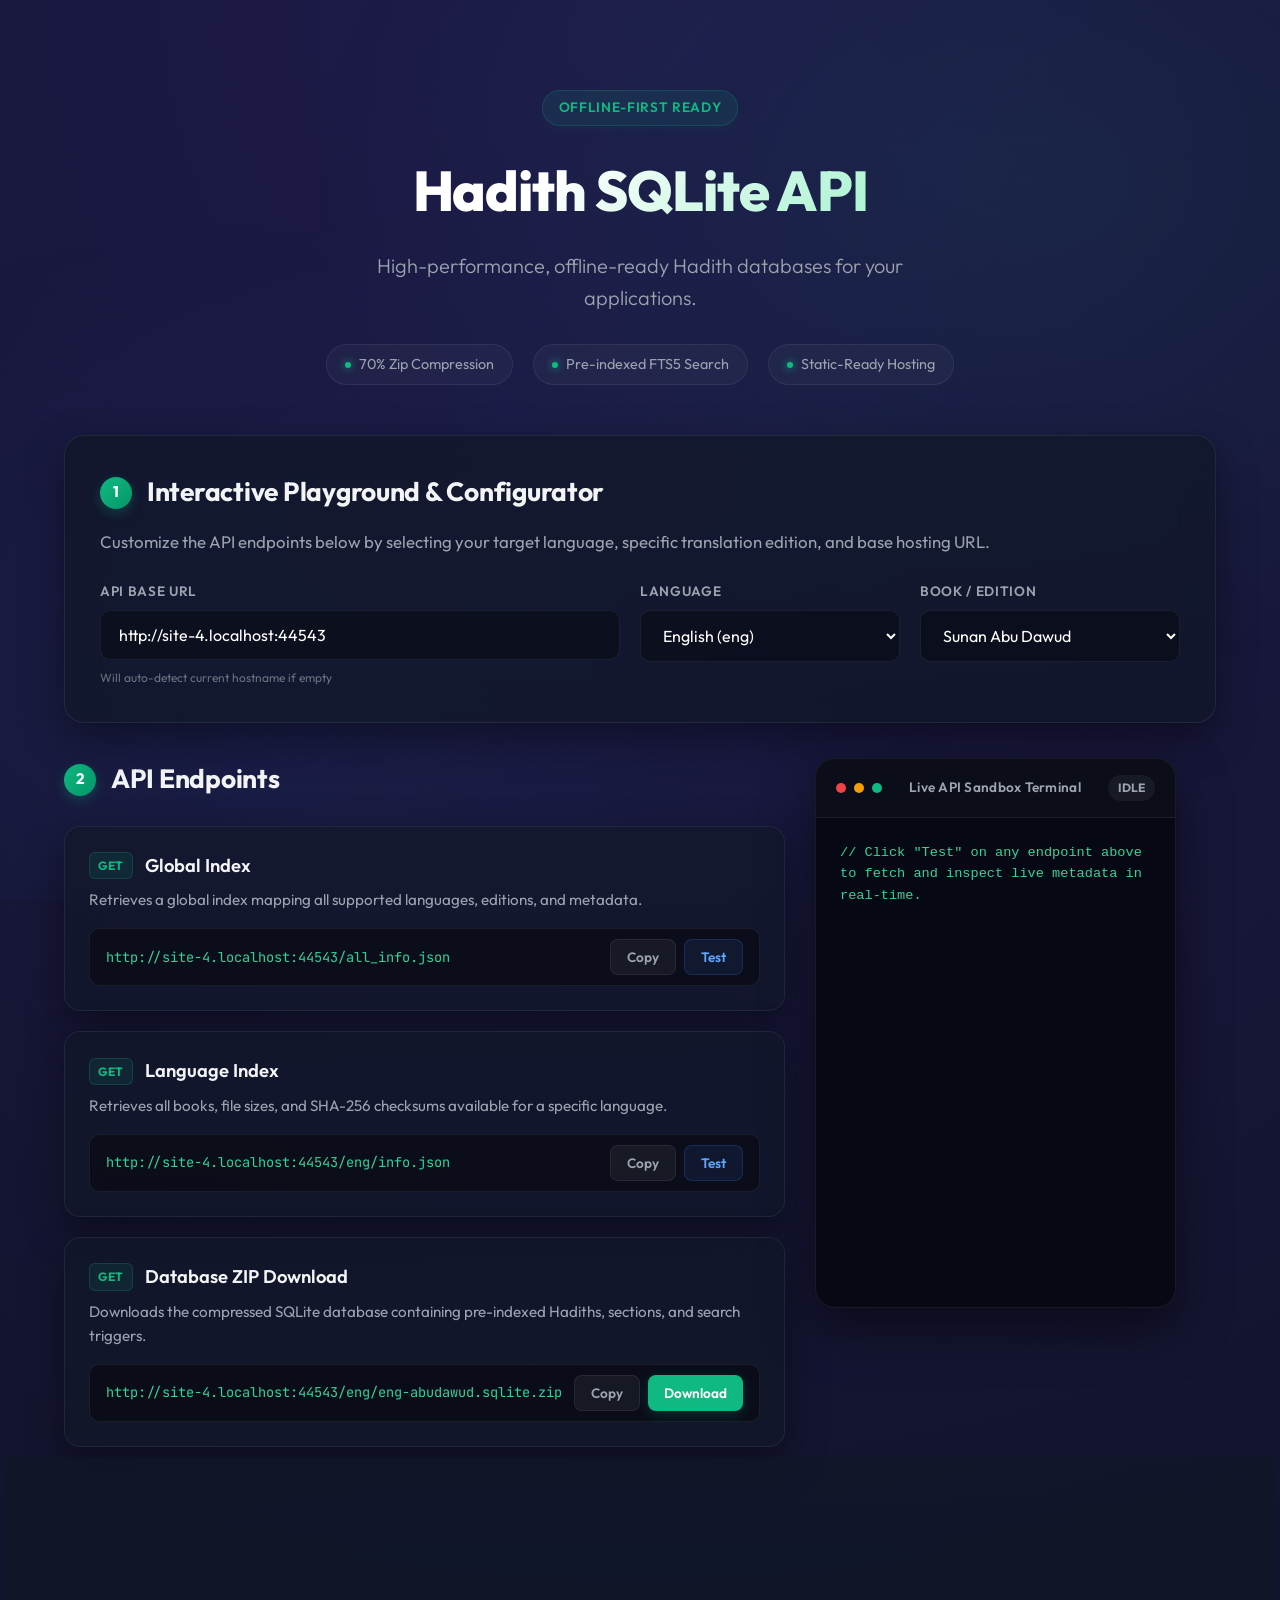
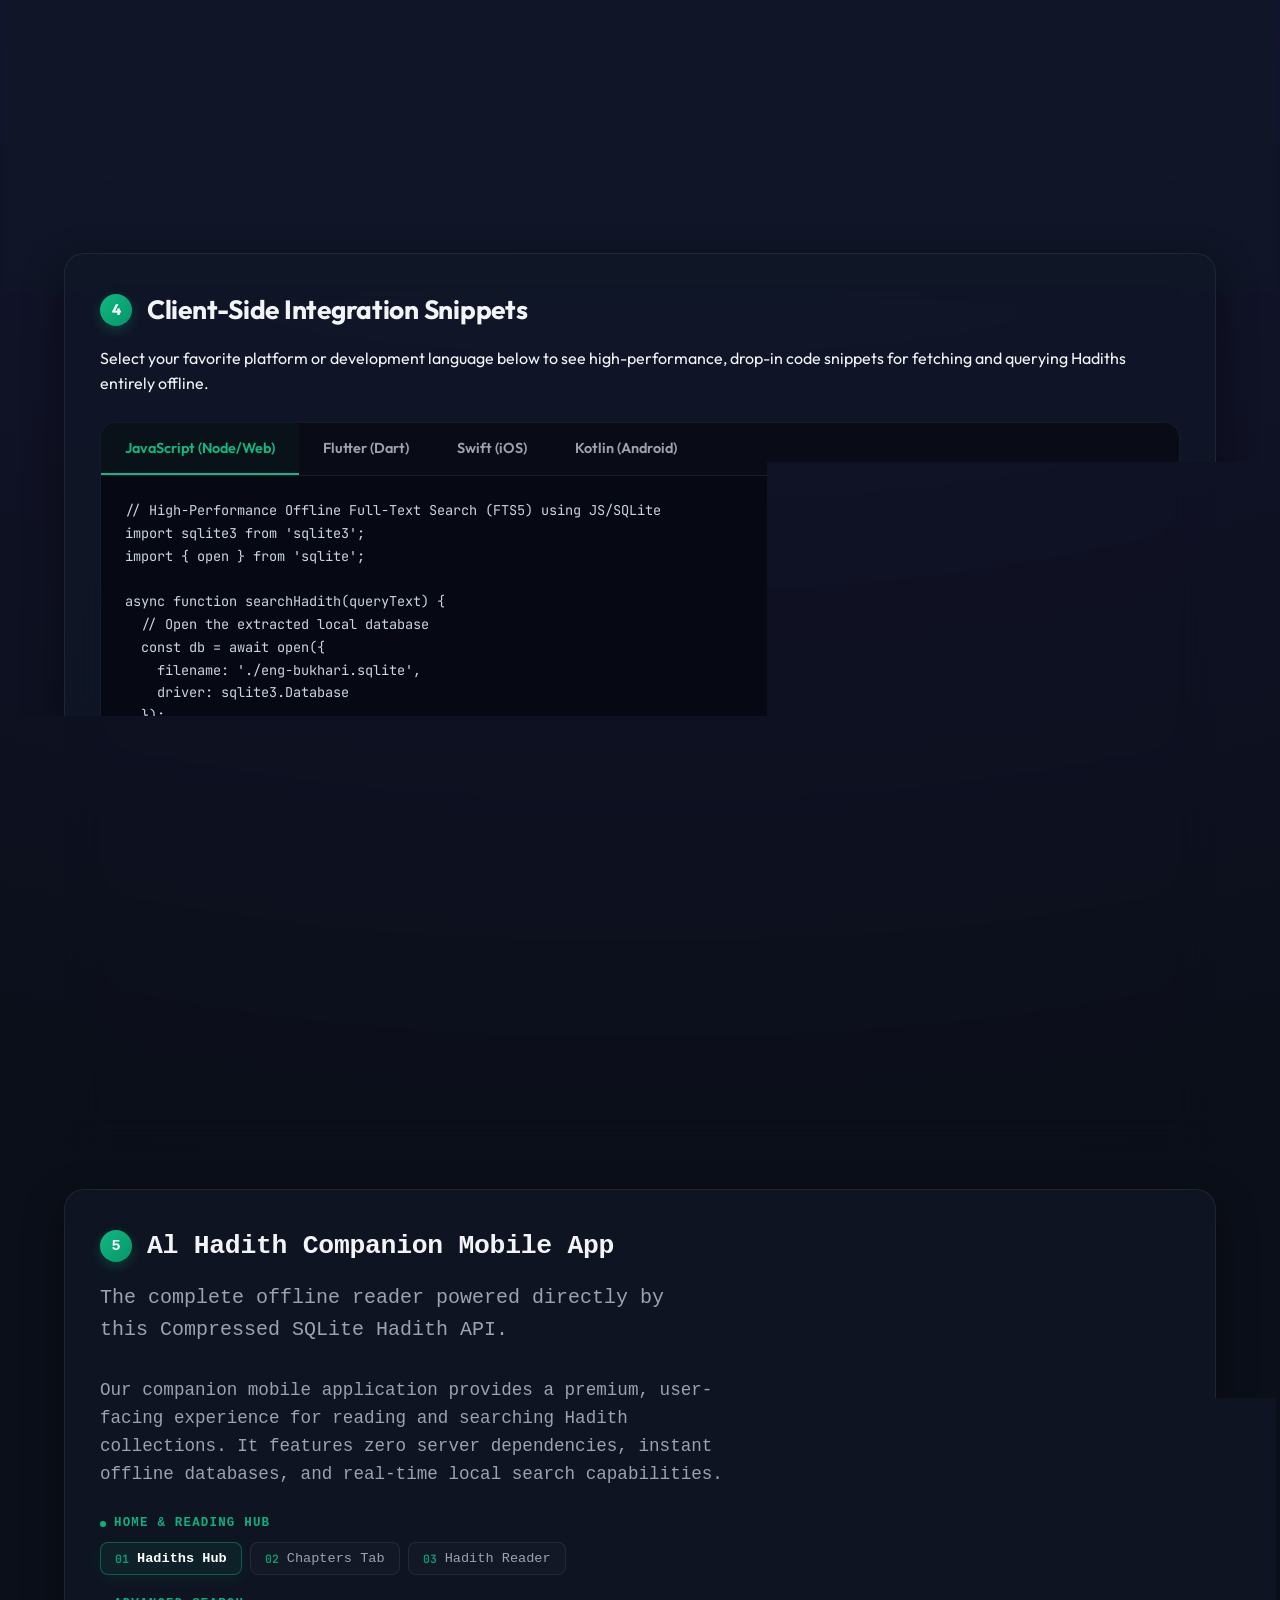
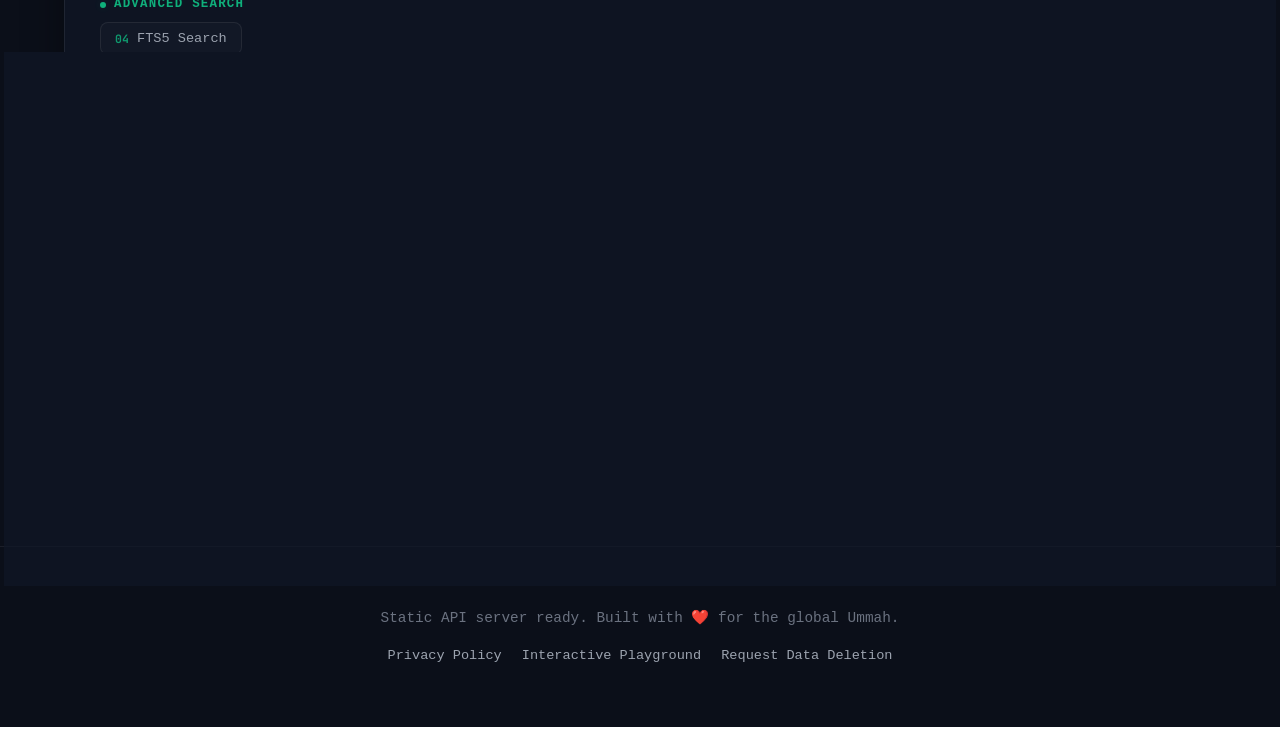
==== commit 7c7b0a65: "Update Google Play Store link in index.html" ====
--- a/index.html
+++ b/index.html
@@ -555,7 +555,7 @@
 
                     <!-- Call To Action & Privacy Link -->
                     <div class="app-action-buttons">
-                        <a href="https://play.google.com/store" target="_blank" class="app-btn playstore">
+                        <a href="https://play.google.com/store/apps/details?id=com.ismail.al_hadith" target="_blank" class="app-btn playstore">
                             <svg width="20" height="20" viewBox="0 0 24 24" fill="currentColor">
                                 <path d="M3 5.277c0-.285.074-.539.206-.763l10.551 10.552-10.55-10.55c.097.288.136.634.136 1.053v12.825c0 .419.039.765.136 1.053l10.55-10.551L3.206 20.485c-.132-.223-.206-.477-.206-.762V5.277zm11.758 6.723L4.208 21.55c.348.199.79.288 1.288.243l11.748-6.737-2.486-2.779zm6.035-1.129l-3.324-1.905-2.71 3.033 2.71 3.033 3.324-1.905c1.077-.618 1.077-1.638 0-2.256zm-6.035-1.128l2.486-2.779L5.496 2.207C4.998 2.162 4.556 2.251 4.208 2.45l10.55 10.552z"/>
                             </svg>
@@ -596,4 +596,4 @@
 
     <script src="script.js"></script>
 </body>
-</html>+</html>
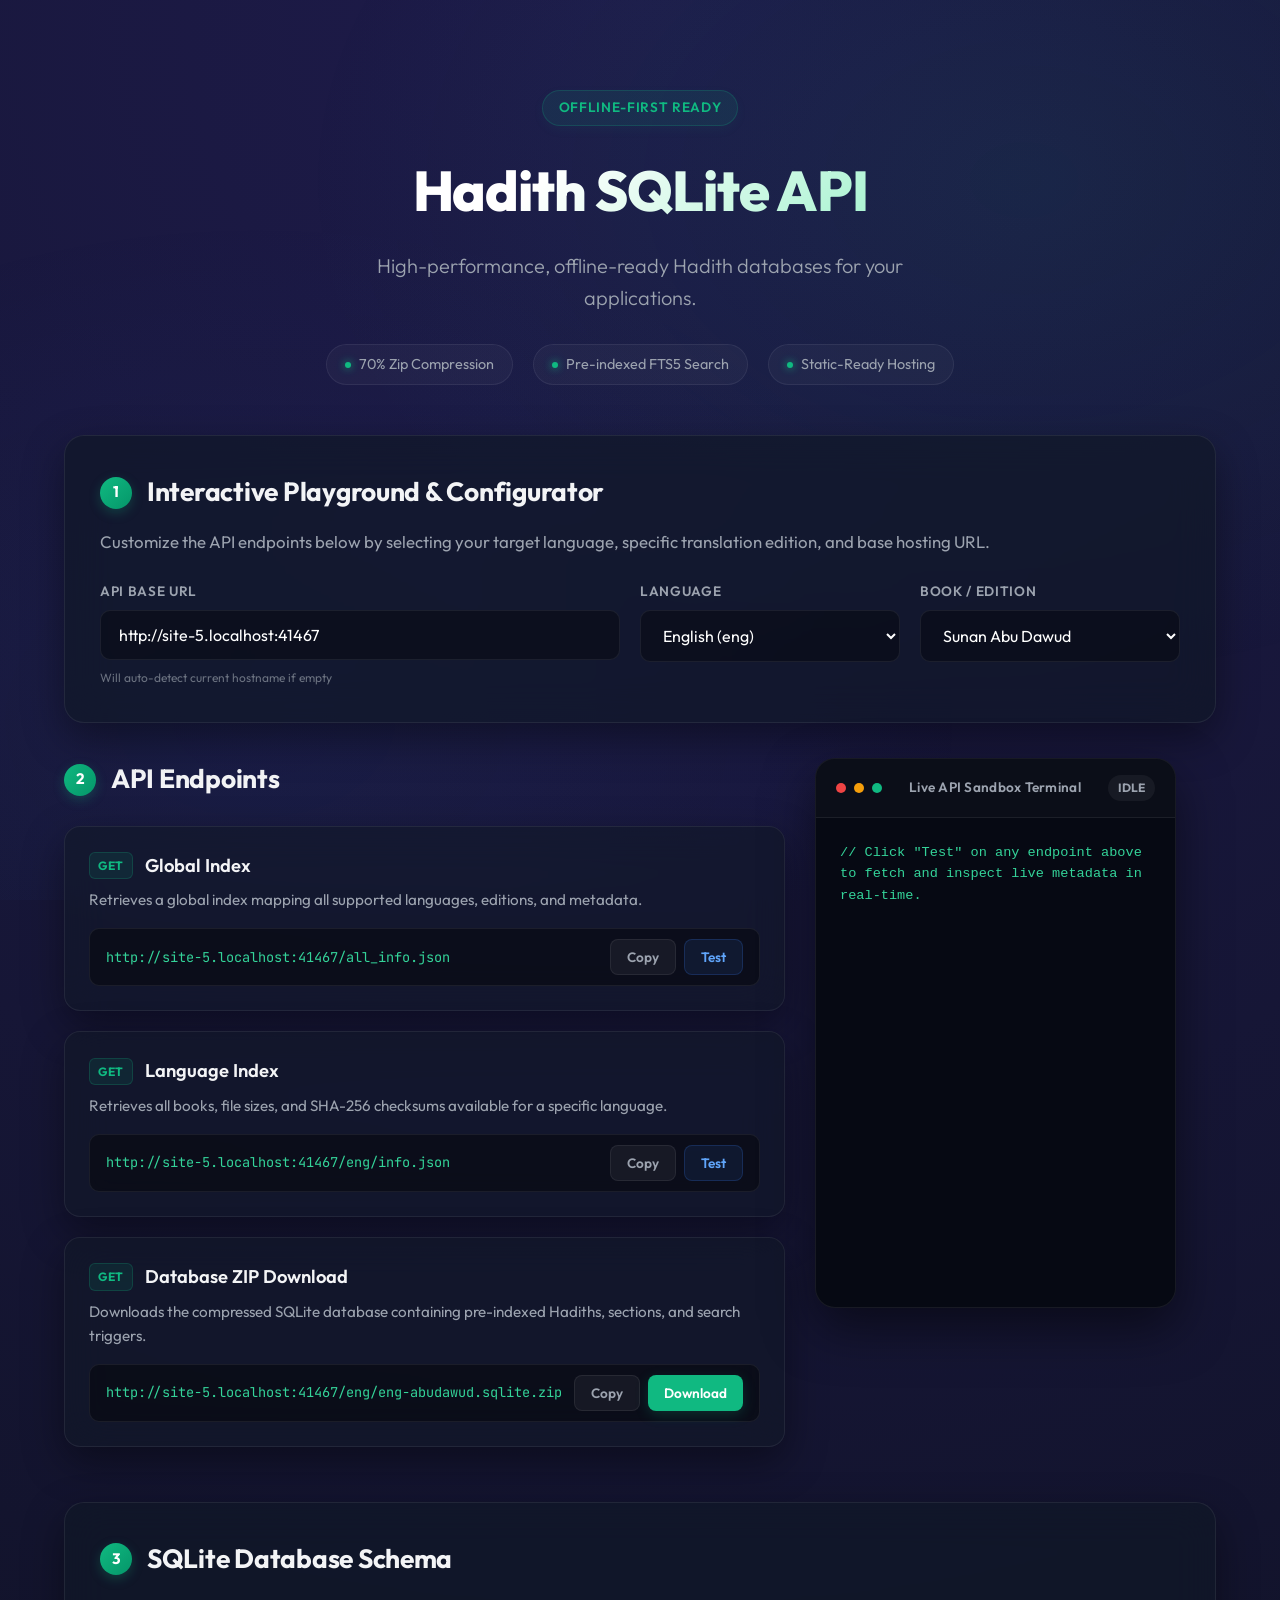
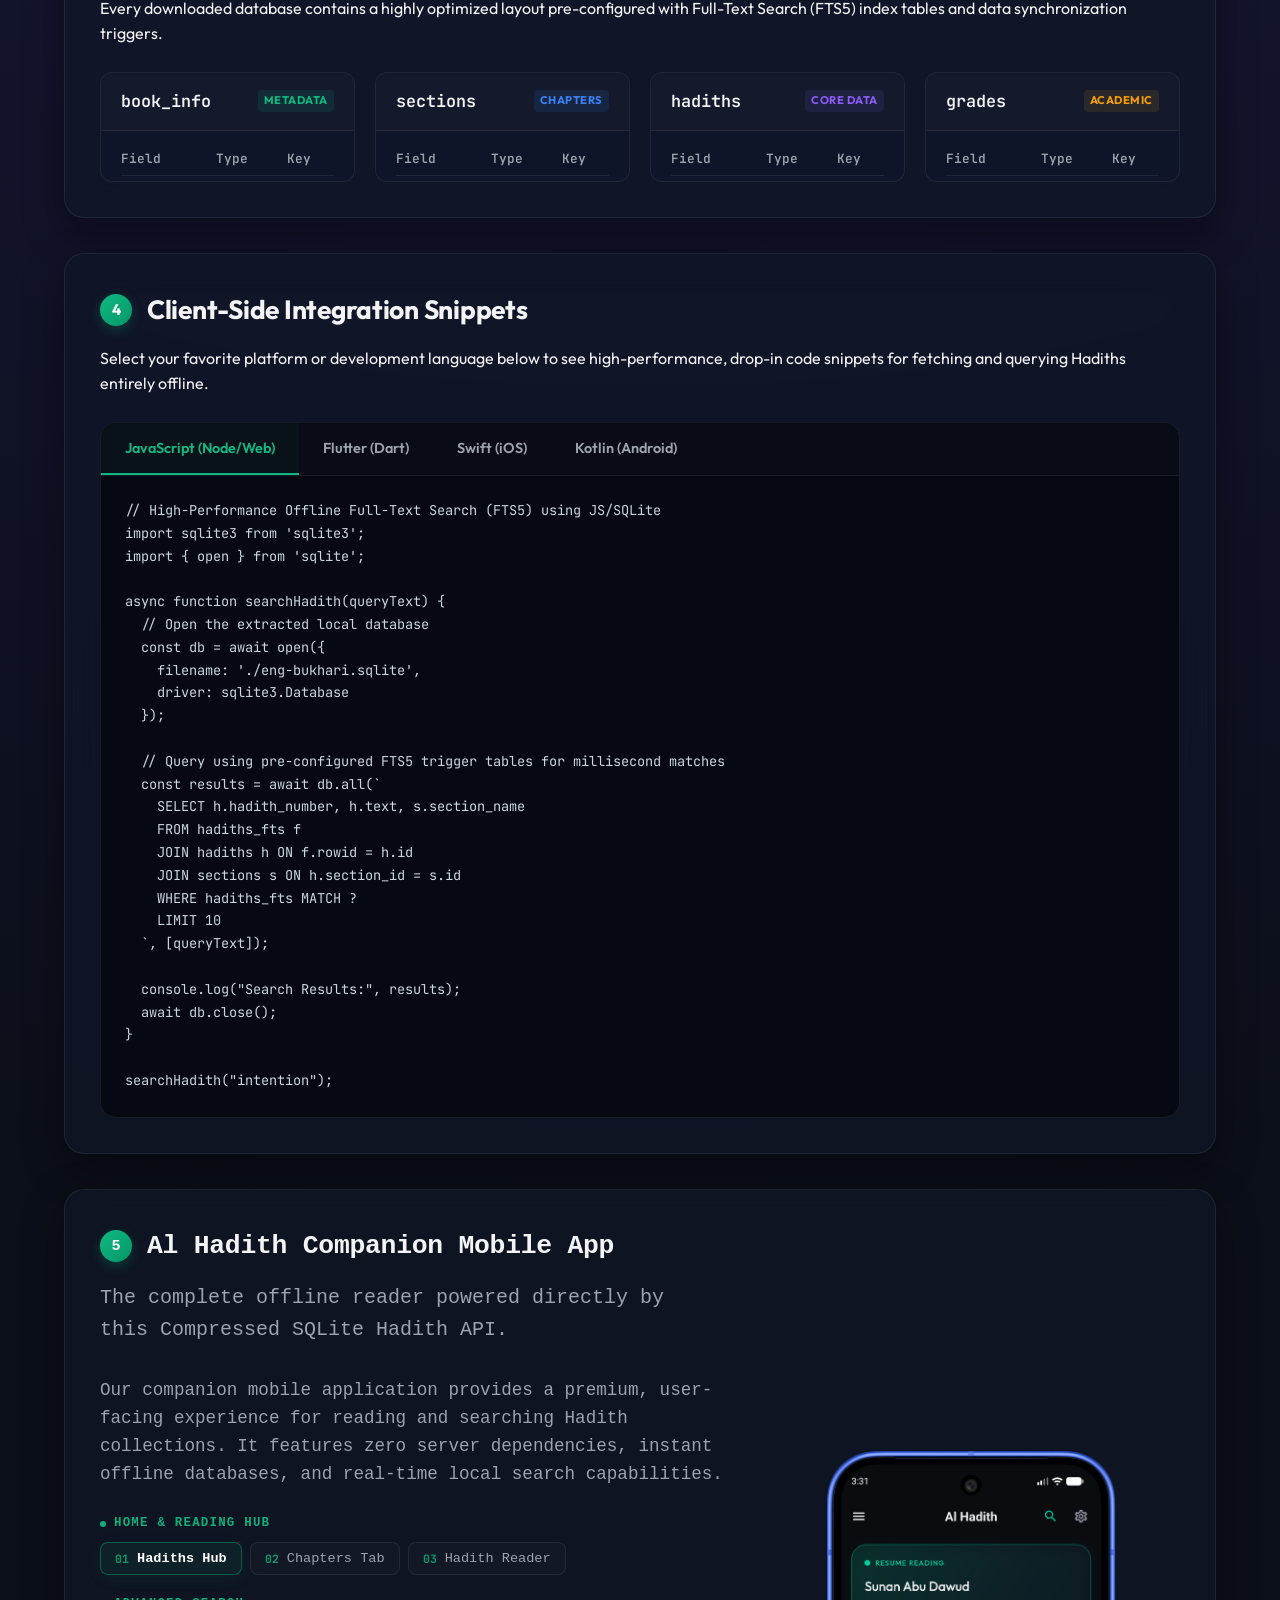
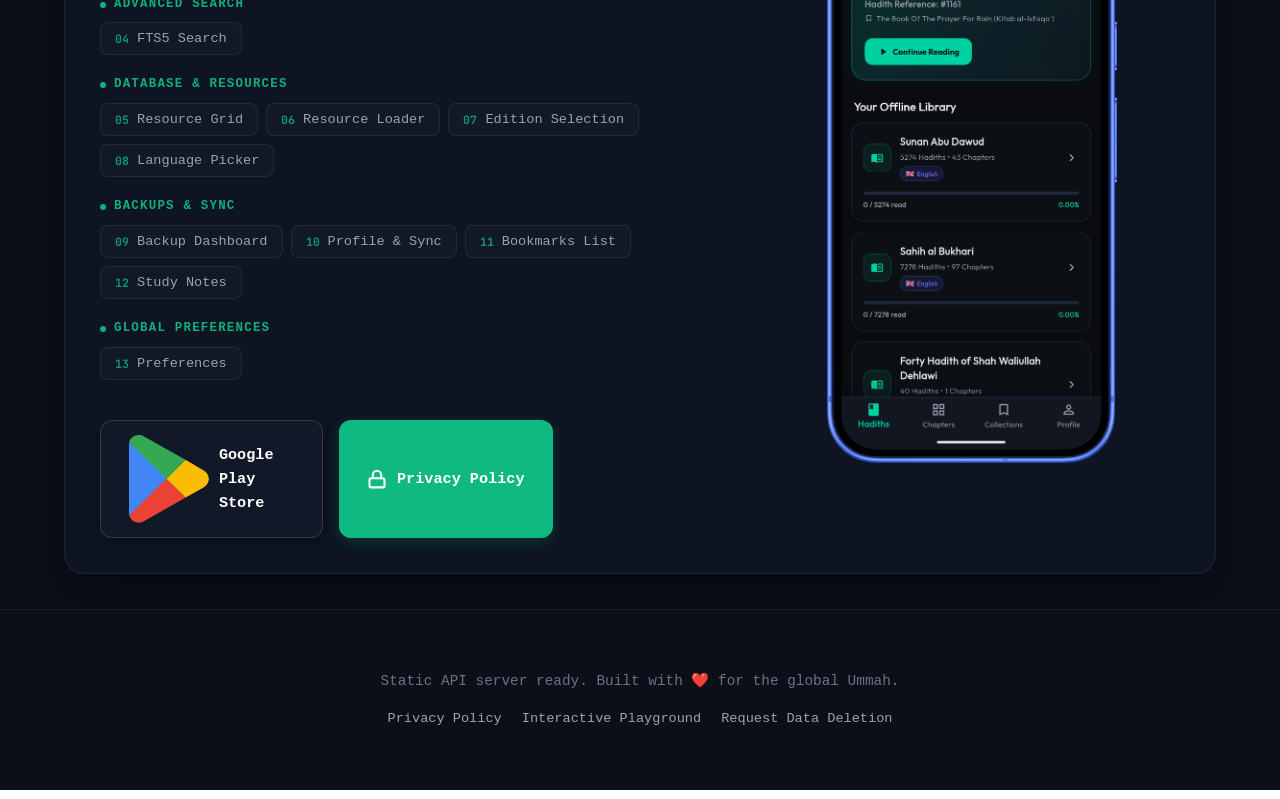
==== commit 4d317faf: "Replace Play Store SVG icon with new design" ====
--- a/index.html
+++ b/index.html
@@ -556,9 +556,16 @@
                     <!-- Call To Action & Privacy Link -->
                     <div class="app-action-buttons">
                         <a href="https://play.google.com/store/apps/details?id=com.ismail.al_hadith" target="_blank" class="app-btn playstore">
-                            <svg width="20" height="20" viewBox="0 0 24 24" fill="currentColor">
-                                <path d="M3 5.277c0-.285.074-.539.206-.763l10.551 10.552-10.55-10.55c.097.288.136.634.136 1.053v12.825c0 .419.039.765.136 1.053l10.55-10.551L3.206 20.485c-.132-.223-.206-.477-.206-.762V5.277zm11.758 6.723L4.208 21.55c.348.199.79.288 1.288.243l11.748-6.737-2.486-2.779zm6.035-1.129l-3.324-1.905-2.71 3.033 2.71 3.033 3.324-1.905c1.077-.618 1.077-1.638 0-2.256zm-6.035-1.128l2.486-2.779L5.496 2.207C4.998 2.162 4.556 2.251 4.208 2.45l10.55 10.552z"/>
-                            </svg>
+                            <svg xmlns="http://www.w3.org/2000/svg" shape-rendering="geometricPrecision" text-rendering="geometricPrecision" image-rendering="optimizeQuality" fill-rule="evenodd" clip-rule="evenodd"
+viewBox="0 0 466 511.98">
+ <g id="Layer_x0020_1">
+  <path fill="#EA4335" fill-rule="nonzero" d="M199.9 237.8l-198.5 232.37c7.22,24.57 30.16,41.81 55.8,41.81 11.16,0 20.93,-2.79 29.3,-8.37l0 0 244.16 -139.46 -130.76 -126.35z"/>
+  <path fill="#FBBC04" fill-rule="nonzero" d="M433.91 205.1l0 0 -104.65 -60 -111.61 110.22 113.01 108.83 104.64 -58.6c18.14,-9.77 30.7,-29.3 30.7,-50.23 -1.4,-20.93 -13.95,-40.46 -32.09,-50.22z"/>
+  <path fill="#34A853" fill-rule="nonzero" d="M199.42 273.45l129.85 -128.35 -241.37 -136.73c-8.37,-5.58 -19.54,-8.37 -30.7,-8.37 -26.5,0 -50.22,18.14 -55.8,41.86 0,0 0,0 0,0l198.02 231.59z"/>
+  <path fill="#4285F4" fill-rule="nonzero" d="M1.39 41.86c-1.39,4.18 -1.39,9.77 -1.39,15.34l0 397.64c0,5.57 0,9.76 1.4,15.34l216.27 -214.86 -216.28 -213.46z"/>
+ </g>
+</svg>
+
                             Google Play Store
                         </a>
                         <a href="privacy.html" class="app-btn privacy">
